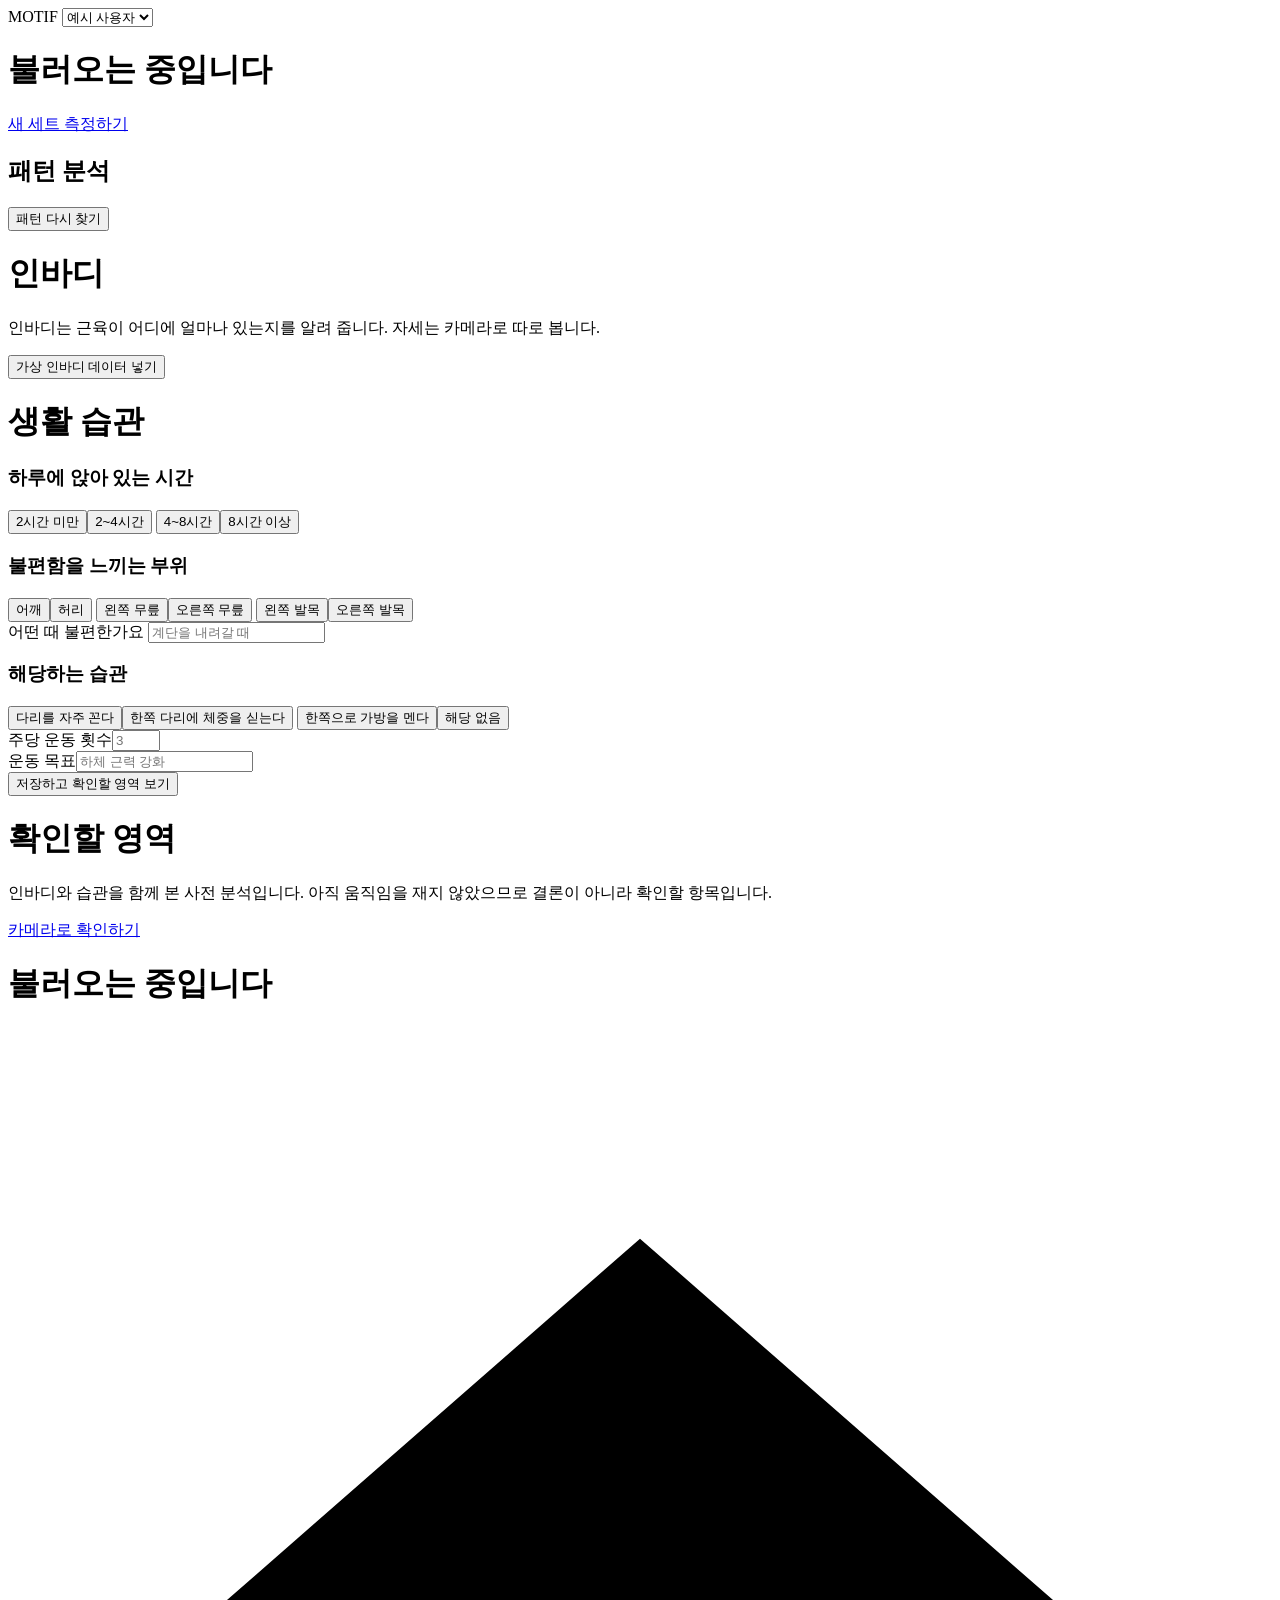
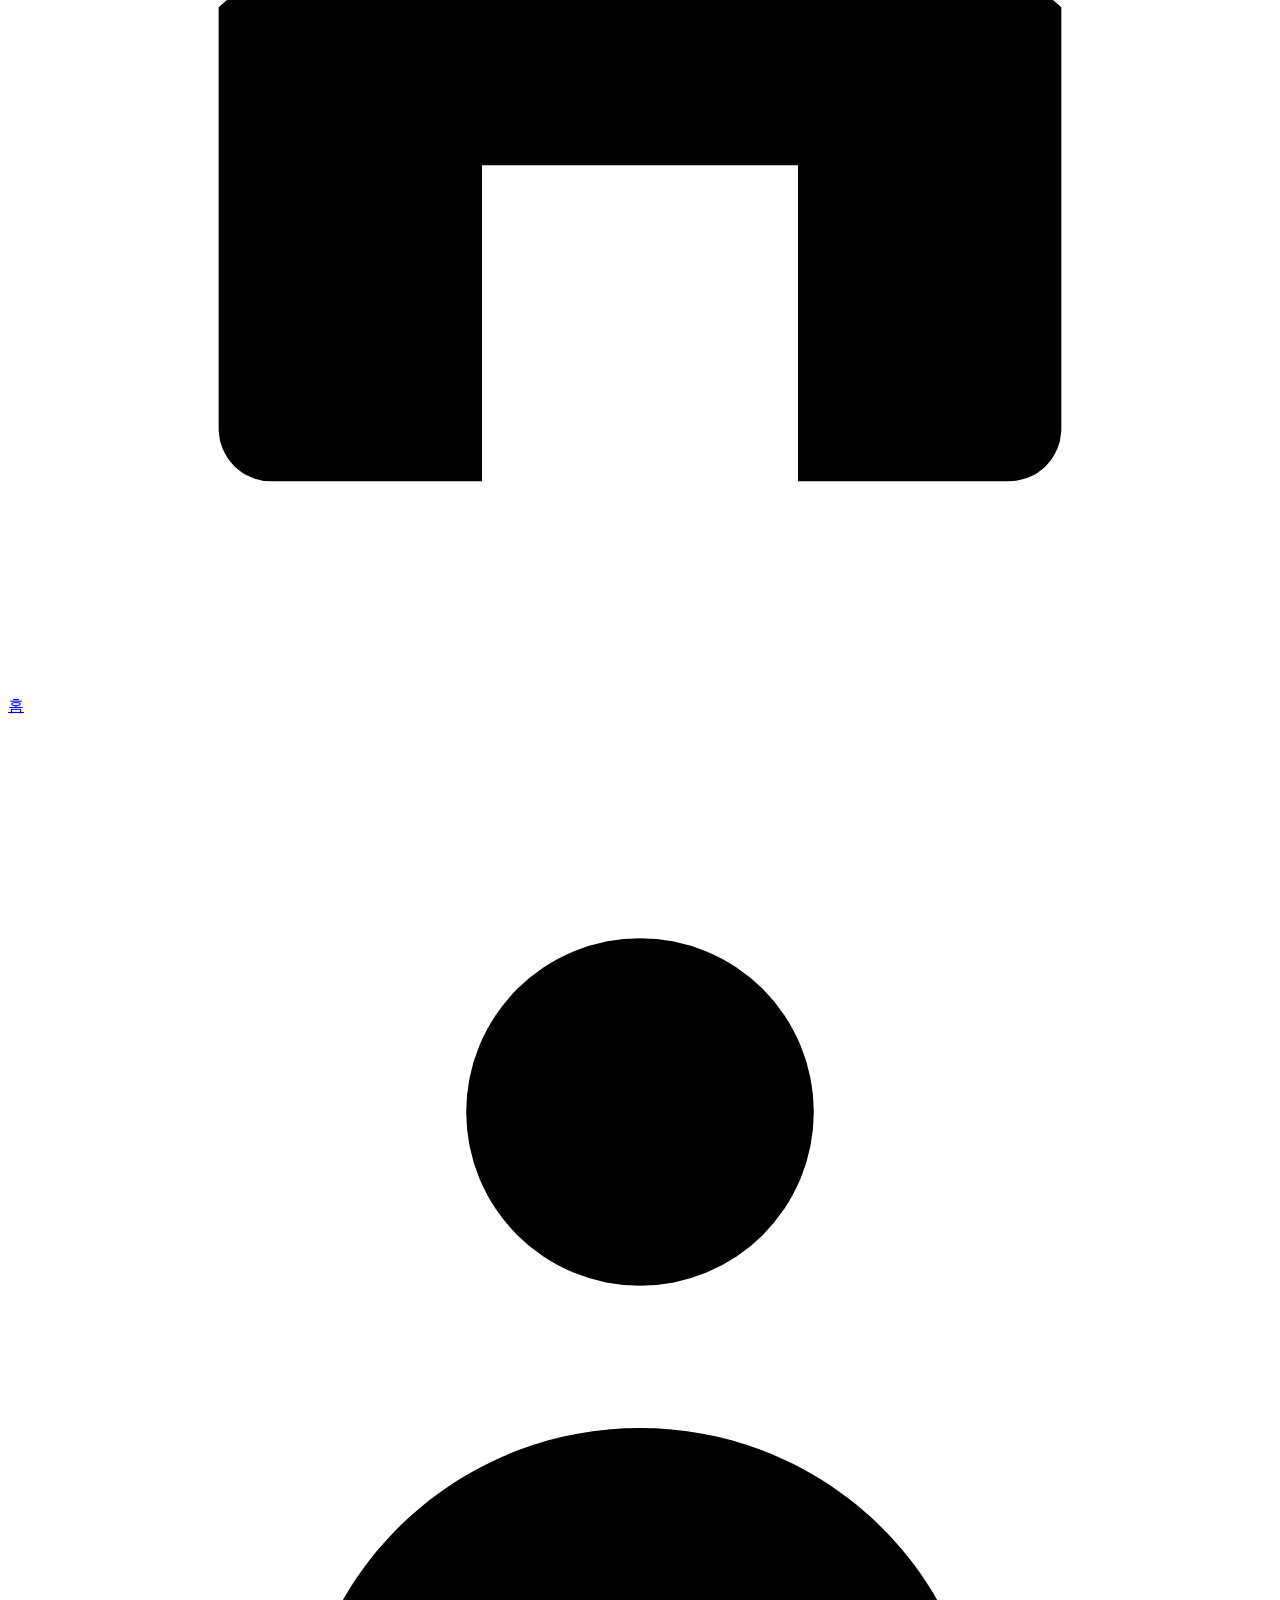
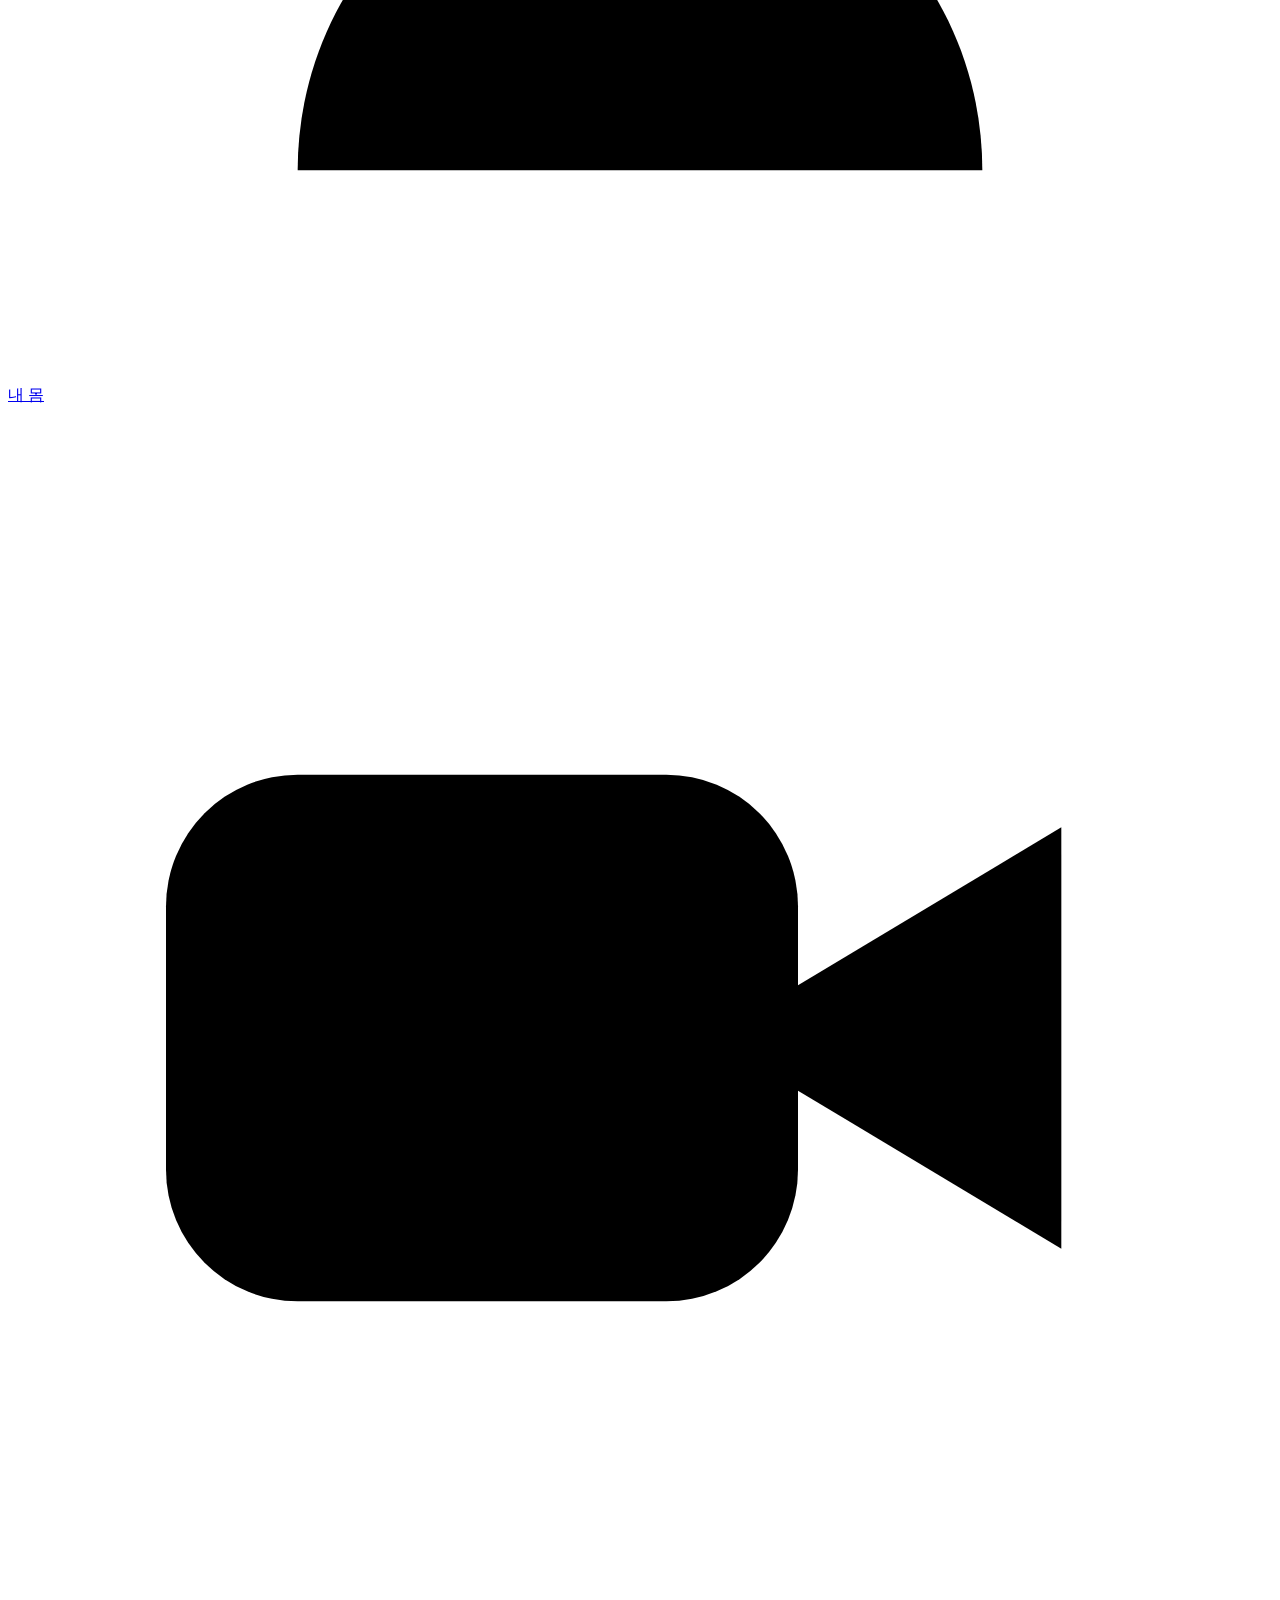
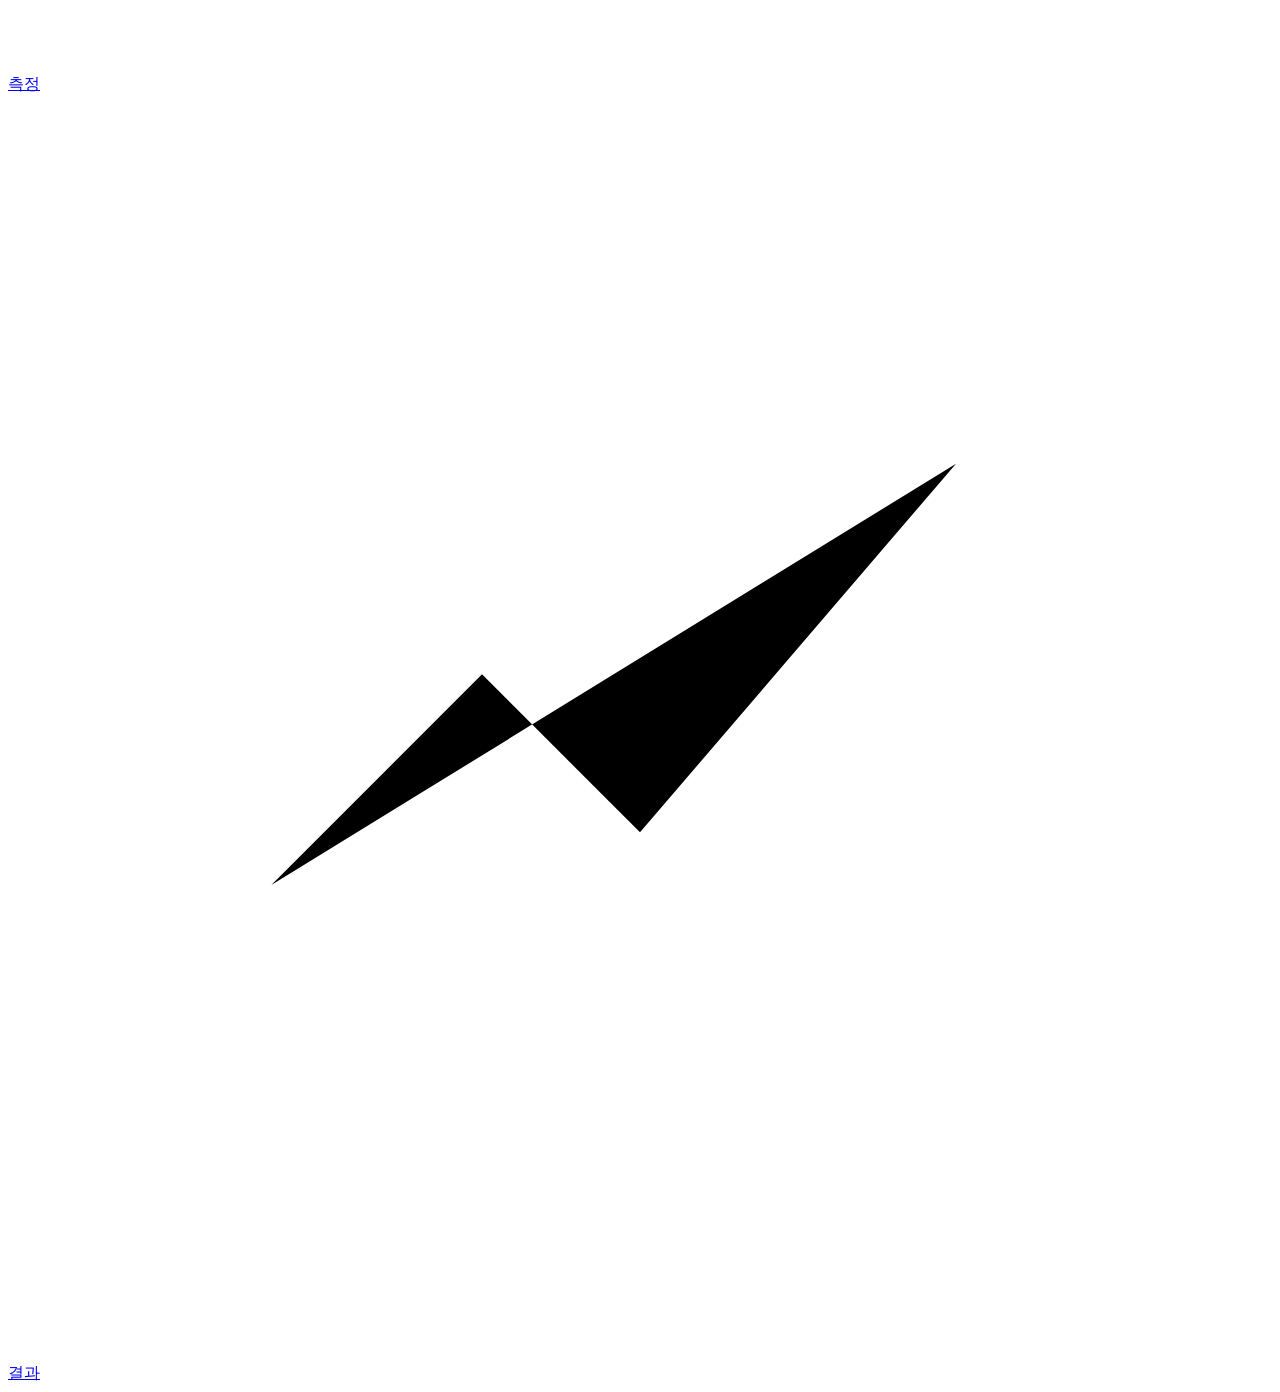
==== src/main/resources/static/index.html @ a4e3d148 "Rename the service to MOTIF and follow the team's dark and lime design system" ====
<!doctype html>
<html lang="ko">
<head>
<meta charset="utf-8">
<meta name="theme-color" content="#0D110E">
<meta name="viewport" content="width=device-width, initial-scale=1, viewport-fit=cover">
<title>MOTIF</title>
<link rel="preconnect" href="https://cdn.jsdelivr.net" crossorigin>
<link rel="stylesheet" href="/app.css?v=9">
<style>
  .goals { list-style: none; padding: 0; margin: 10px 0 0; }
  .goals li { padding: 10px 0 10px 28px; border-top: 1px solid var(--rule); position: relative; font-size: 15px; }
  .goals li::before { content: ''; position: absolute; left: 2px; top: 14px; width: 14px; height: 14px; border: 1.5px solid #5E685F; border-radius: 5px; }
  .goals li:first-child { border-top: 0; }
</style>
</head>
<body>
<div class="wrap">
  <div class="top">
    <span class="brand">MOTIF</span>
    <select id="user" aria-label="사용자">
      <option value="example">예시 사용자</option>
      <option value="new">새 사용자</option>
    </select>
  </div>

  <!-- 홈: 쌓인 세트에서 보이는 것 -->
  <div class="screen" id="home">
    <div class="sheet">
      <h1 id="homeHeadline">불러오는 중입니다</h1>
      <p class="sub" id="homeSub"></p>
      <div id="homeChart"></div>
      <div class="legend" id="homeLegend" hidden>
        <span><i></i>처음 깊이를 지킨 반복</span><span><i class="red"></i>덜 앉거나 느려진 반복</span>
      </div>
      <a class="btn" href="/pose-test.html">새 세트 측정하기</a>
    </div>
    <div class="sheet" id="homeHistory" hidden>
      <h2>최근 세트 비교</h2>
      <p class="sub">선이 내려갈수록 덜 앉은 것입니다.</p>
      <div class="multiples" id="multiples"></div>
    </div>
    <div class="sheet">
      <h2>패턴 분석</h2>
      <div id="insights"></div>
      <button class="btn quiet" id="analyze" type="button">패턴 다시 찾기</button>
      <div class="msg" id="patternMsg"></div>
    </div>
  </div>

  <!-- 내 몸: 인바디, 문진, 확인할 영역 -->
  <div class="screen" id="body">
    <div class="sheet">
      <h1>인바디</h1>
      <p class="sub">인바디는 근육이 어디에 얼마나 있는지를 알려 줍니다. 자세는 카메라로 따로 봅니다.</p>
      <div id="inbodyView"></div>
      <button class="btn quiet" id="sampleInbody" type="button">가상 인바디 데이터 넣기</button>
      <div class="msg" id="inbodyMsg"></div>
    </div>
    <div class="sheet">
      <h1>생활 습관</h1>
      <h3>하루에 앉아 있는 시간</h3>
      <div class="chips" id="sitting" data-single>
        <button type="button">2시간 미만</button><button type="button">2~4시간</button>
        <button type="button">4~8시간</button><button type="button">8시간 이상</button>
      </div>
      <h3>불편함을 느끼는 부위</h3>
      <div class="chips" id="parts">
        <button type="button">어깨</button><button type="button">허리</button>
        <button type="button">왼쪽 무릎</button><button type="button">오른쪽 무릎</button>
        <button type="button">왼쪽 발목</button><button type="button">오른쪽 발목</button>
      </div>
      <label for="situation">어떤 때 불편한가요</label>
      <input id="situation" type="text" maxlength="100" placeholder="계단을 내려갈 때">
      <h3>해당하는 습관</h3>
      <div class="chips" id="habits">
        <button type="button">다리를 자주 꼰다</button><button type="button">한쪽 다리에 체중을 싣는다</button>
        <button type="button">한쪽으로 가방을 멘다</button><button type="button">해당 없음</button>
      </div>
      <div class="two">
        <div><label for="weekly">주당 운동 횟수</label><input id="weekly" type="number" min="0" max="21" placeholder="3"></div>
        <div><label for="goalText">운동 목표</label><input id="goalText" type="text" maxlength="100" placeholder="하체 근력 강화"></div>
      </div>
      <button class="btn" id="saveSurvey" type="button">저장하고 확인할 영역 보기</button>
      <div class="msg" id="surveyMsg"></div>
    </div>
    <div class="sheet" id="alertSheet">
      <h1>확인할 영역</h1>
      <p class="sub">인바디와 습관을 함께 본 사전 분석입니다. 아직 움직임을 재지 않았으므로 결론이 아니라 확인할 항목입니다.</p>
      <div id="alertView"></div>
      <div class="msg" id="alertMsg"></div>
      <a class="btn" href="/pose-test.html">카메라로 확인하기</a>
    </div>
  </div>

  <!-- 결과: 가장 최근 세트 -->
  <div class="screen" id="result">
    <div class="sheet">
      <p class="sub" id="resultWhen"></p>
      <h1 id="resultHeadline">불러오는 중입니다</h1>
      <div id="resultChart"></div>
      <div class="figures" id="resultFigures"></div>
      <p class="note" id="resultNote"></p>
    </div>
    <div class="sheet" id="analysisSheet" hidden>
      <h2>세트 분석</h2>
      <div id="observations"></div>
      <div class="msg" id="resultMsg"></div>
    </div>
    <div class="sheet" id="exerciseSheet" hidden>
      <h2>보완 운동</h2>
      <div id="exercises"></div>
    </div>
    <div class="sheet" id="goalSheet" hidden>
      <h2>다음 측정 목표</h2>
      <ul class="goals" id="goals"></ul>
      <a class="btn" href="/pose-test.html">다시 측정하기</a>
    </div>
  </div>
</div>

<nav class="tabs" aria-label="화면 이동"><div>
  <a href="#home" data-tab="home"><svg viewBox="0 0 24 24" aria-hidden="true"><path d="M4 11l8-7 8 7v8a1 1 0 0 1-1 1h-4v-6H9v6H5a1 1 0 0 1-1-1z"/></svg>홈</a>
  <a href="#body" data-tab="body"><svg viewBox="0 0 24 24" aria-hidden="true"><circle cx="12" cy="7.5" r="3.3"/><path d="M5.5 20c0-3.6 2.9-6.5 6.5-6.5s6.5 2.9 6.5 6.5"/></svg>내 몸</a>
  <a href="/pose-test.html"><svg viewBox="0 0 24 24" aria-hidden="true"><rect x="3" y="7" width="12" height="10" rx="2.5"/><path d="M15 11l5-3v8l-5-3z"/></svg>측정</a>
  <a href="#result" data-tab="result"><svg viewBox="0 0 24 24" aria-hidden="true"><path d="M4 20h16"/><path d="M5 15l4-4 3 3 6-7"/></svg>결과</a>
</div></nav>

<script src="/app.js?v=8"></script>
<script>
const { $, api, el, finding, repChart, when } = MM;

// 고르는 버튼 묶음. data-single이 있으면 하나만 고른다
document.querySelectorAll('.chips').forEach(group => group.addEventListener('click', e => {
  if (e.target.tagName !== 'BUTTON') return;
  if (group.hasAttribute('data-single')) group.querySelectorAll('button').forEach(b => { if (b !== e.target) b.classList.remove('on'); });
  e.target.classList.toggle('on');
}));
const picked = id => [...$(id).querySelectorAll('button.on')].map(b => b.textContent);
const pick = (id, values) => $(id).querySelectorAll('button').forEach(b => b.classList.toggle('on', values.includes(b.textContent)));

// 제목은 화면 이름만 적는다. 몇 회째부터 달라졌는지는 그 아래 한 줄과 그래프가 보여 준다
const fadeNote = stats => stats.fadeFromRep ? stats.fadeFromRep + '회째부터 덜 앉음' : '끝까지 같은 깊이';

// ── 홈 ────────────────────────────────────────────────────────────────────────────
function showInsights(items) {
  const box = $('insights');
  box.replaceChildren();
  if (!items.length) { box.append(el('p', '세트가 쌓이면 여기에서 반복되는 패턴을 찾아 드립니다.', 'sub')); return; }
  items.forEach(p => {
    box.append(finding('blue', p.title, null, [p.suggestion], null, p.evidence));
  });
}

function loadHome(data) {
  const sets = data.sets;
  $('homeLegend').hidden = !sets.length;
  $('homeHistory').hidden = sets.length < 2;
  if (!sets.length) {
    $('homeHeadline').textContent = '첫 세트를 측정해 보세요';
    $('homeSub').textContent = '카메라 앞에서 스쿼트를 하면 반복이 쌓일 때 깊이와 속도가 어떻게 달라지는지 보여 드립니다.';
    $('homeChart').replaceChildren();
  } else {
    const latest = sets[0];
    $('homeHeadline').textContent = '최근 운동 측정 결과';
    $('homeSub').textContent = when(latest.performedAt) + ' ' + latest.exercise + ' ' + latest.stats.repCount + '회, ' + fadeNote(latest.stats);
    $('homeChart').replaceChildren(repChart(latest.reps, latest.stats.fadeFromRep));
    const recent = sets.slice(0, 3).reverse();
    const top = MM.topOf(recent.flatMap(s => s.reps));
    $('multiples').replaceChildren(...recent.map(s => {
      const fig = el('figure');
      const cap = el('figcaption');
      cap.append(el('b', s.stats.fadeFromRep ? s.stats.fadeFromRep + '회째부터' : '끝까지 일정'), document.createTextNode(when(s.performedAt)));
      fig.append(repChart(s.reps, s.stats.fadeFromRep, { compact: true, top }), cap);
      return fig;
    }));
  }
  showInsights(data.insights);
}

$('analyze').addEventListener('click', async () => {
  $('analyze').disabled = true;
  $('patternMsg').textContent = '기록을 살펴보는 중입니다. 10초쯤 걸립니다.';
  try { state.insights = await api('POST', '/api/insights/analyze'); MM.keepOverview(state); showInsights(state.insights); $('patternMsg').textContent = ''; }
  catch (e) { $('patternMsg').textContent = e.message; }
  finally { $('analyze').disabled = false; }
});

// ── 내 몸 ─────────────────────────────────────────────────────────────────────────
function mirrorRow(name, left, right) {
  const max = Math.max(left || 0, right || 0) || 1;
  const wrap = el('div');
  const row = el('div', null, 'mirror-row');
  const bar = (value, side, low) => { const b = el('div', null, 'mirror-bar ' + side + (low ? ' low' : '')); const fill = el('i'); fill.style.width = Math.round((value || 0) / max * 100) + '%'; b.append(fill); return b; };
  const gap = Math.abs((left || 0) - (right || 0)) / max;   // 5% 넘게 차이 날 때만 적은 쪽을 빨강으로
  row.append(bar(left, 'left', gap >= 0.05 && left < right), el('span', name, 'name'), bar(right, 'right', gap >= 0.05 && right < left));
  const vals = el('div', null, 'mirror-vals');
  vals.append(el('span', '왼쪽 ' + (left ?? '-') + 'kg'), el('span', '오른쪽 ' + (right ?? '-') + 'kg'));
  wrap.append(row, vals);
  return wrap;
}

function showInbody(r) {
  const view = $('inbodyView');
  view.replaceChildren();
  if (!r) { view.append(el('p', '아직 인바디 기록이 없습니다. 결과지가 없으면 가상 데이터로 흐름을 볼 수 있습니다.', 'sub')); return; }
  const figures = el('div', null, 'figures');
  [['체중', r.weightKg, 'kg'], ['골격근량', r.skeletalMuscleKg, 'kg'], ['체지방률', r.bodyFatPercent, '%'], ['BMI', r.bmi, '']].forEach(([k, v, unit]) => {
    const f = el('div', null, 'figure'); const b = el('b', v == null ? '-' : String(v)); if (unit) b.append(el('span', unit)); f.append(el('small', k), b); figures.append(f);
  });
  const mirror = el('div', null, 'mirror');
  mirror.append(mirrorRow('다리', r.leftLegKg, r.rightLegKg), mirrorRow('팔', r.leftArmKg, r.rightArmKg));
  view.append(figures, mirror);
  if (r.legDiffPct != null && r.weakerLeg) {
    view.append(el('p', (r.weakerLeg === 'left' ? '왼쪽' : '오른쪽') + ' 다리 근육량이 ' + r.legDiffPct + '% 적습니다. 실제 움직임에서도 차이가 나는지는 카메라로 확인합니다.'));
  }
  if (r.source === 'sample') view.append(el('p', '시연을 위한 가상 데이터입니다.', 'note'));
}

function showAlert(a) {
  const colors = { '추가 확인 권장': 'red', '측정 필요': 'yellow', '참고': 'blue' };
  $('alertView').replaceChildren(...a.areas.map(area => {
    return finding(colors[area.status] || 'blue', area.title, area.side + ' ' + area.bodyPart + ', ' + area.status, [], area.checkPatterns, area.reason);
  }));
}

function loadBody(data) {
  ['inbodyMsg', 'surveyMsg', 'alertMsg'].forEach(id => { $(id).textContent = ''; });
  showInbody(data.inbody);
  const s = data.survey;
  pick('sitting', s ? [s.sittingHours] : []); pick('habits', s ? s.bodyHabits : []); pick('parts', s ? s.discomforts.map(d => d.bodyPart) : []);
  $('situation').value = (s && s.discomforts[0] && s.discomforts[0].situation) || '';
  $('weekly').value = (s && s.weeklyWorkouts) ?? ''; $('goalText').value = (s && s.goal) || '';
  if (data.bodyAlert) showAlert(data.bodyAlert);
  else $('alertView').replaceChildren(el('p', '습관을 저장하면 확인할 영역을 골라 드립니다.', 'sub'));
}

$('sampleInbody').addEventListener('click', async () => {
  try { state.inbody = await api('POST', '/api/inbody', { sample: true }); MM.keepOverview(state); showInbody(state.inbody); } catch (e) { $('inbodyMsg').textContent = e.message; }
});

$('saveSurvey').addEventListener('click', async () => {
  const situation = $('situation').value || null;
  $('saveSurvey').disabled = true;
  try {
    state.survey = await api('POST', '/api/surveys', {
      goal: $('goalText').value || null, sittingHours: picked('sitting')[0] || null,
      weeklyWorkouts: $('weekly').value === '' ? null : Number($('weekly').value),
      bodyHabits: picked('habits').filter(h => h !== '해당 없음'),
      discomforts: picked('parts').map(bodyPart => ({ bodyPart, situation })),
    });
    $('surveyMsg').textContent = '저장했습니다. 확인할 영역을 고르는 중입니다. 10초쯤 걸립니다.';
    state.bodyAlert = await api('POST', '/api/body-alerts/analyze'); MM.keepOverview(state); showAlert(state.bodyAlert);
    $('surveyMsg').textContent = '';
    $('alertSheet').scrollIntoView({ behavior: 'smooth' });
  } catch (e) { $('surveyMsg').textContent = e.message; }
  finally { $('saveSurvey').disabled = false; }
});

// ── 결과 ──────────────────────────────────────────────────────────────────────────
function figure(label, value, unit) {
  const f = el('div', null, 'figure'); const b = el('b', value); if (unit) b.append(el('span', unit)); f.append(el('small', label), b); return f;
}
const signed = v => (v > 0 ? '+' : '') + v;

function showSet(set) {
  const st = set.stats, f = set.feedback;
  const kept = st.fadeFromRep ? st.fadeFromRep - 1 : st.repCount;
  $('resultWhen').textContent = when(set.performedAt) + ' ' + set.exercise + ' ' + st.repCount + '회';
  $('resultHeadline').textContent = '측정 결과';
  const ringRow = el('div', null, 'ringrow');
  const ringText = el('div');
  ringText.append(el('strong', '처음 깊이를 지킨 반복'), el('div', kept === st.repCount ? '끝까지 같은 깊이로 앉았습니다.' : (kept + 1) + '회째부터 덜 앉거나 느려졌습니다.', 'sub'));
  ringRow.append(MM.ring(kept, st.repCount), ringText);
  $('resultChart').replaceChildren(ringRow, repChart(set.reps, st.fadeFromRep));
  const figures = $('resultFigures');
  figures.className = 'figures three';
  figures.replaceChildren(
    figure('후반 앉은 깊이', signed(-Math.round(st.depthChange * 100)), '%p'),
    figure('후반 한 회 시간', signed(Math.round(st.tempoChangePct)), '%'),
    figure('후반 상체 기울기', signed(Math.round(st.leanChange)), '도'));
  $('resultNote').textContent = '선은 한 번 앉을 때 엉덩이가 내려간 깊이입니다. 높을수록 깊이 앉은 것이고, 아래 수치는 세트 앞부분과 뒷부분의 차이입니다.'
    + (set.emg && set.emg.simulated ? ' 근육 활성 값은 센서가 없어 시뮬레이션이며 판단에 쓰지 않았습니다.' : '');

  $('analysisSheet').hidden = false;
  const obs = $('observations');
  obs.replaceChildren();
  if (!f) {
    obs.append(el('p', '수치를 풀어서 설명해 드립니다. 15초쯤 걸립니다.', 'sub'));
    const btn = el('button', '설명 받기', 'btn quiet');
    btn.type = 'button';
    btn.addEventListener('click', async () => {
      btn.disabled = true; $('resultMsg').textContent = '';
      try {
        const explained = await api('POST', '/api/sets/' + set.id + '/feedback');
        state.sets = state.sets.map(x => x.id === explained.id ? explained : x); MM.keepOverview(state);
        showSet(explained);
      } catch (e) { $('resultMsg').textContent = e.message; btn.disabled = false; }
    });
    obs.append(btn);
    $('exerciseSheet').hidden = true; $('goalSheet').hidden = true;
    return;
  }
  obs.append(el('p', f.summary));
  f.observations.forEach(o => {
    obs.append(finding(o.possibleLoad ? 'red' : '', o.title, null, [o.possibleLoad], null, o.evidence));
  });
  const exercises = f.exercises || [], goals = f.retestGoals || [];
  $('exerciseSheet').hidden = !exercises.length;
  $('exercises').replaceChildren(...exercises.map(x => {
    return finding('blue', x.name, null, [x.how], null, x.reason);
  }));
  $('goalSheet').hidden = !goals.length;
  $('goals').replaceChildren(...goals.map(g => el('li', g)));
}

function loadResult(data) {
  $('resultMsg').textContent = '';
  if (data.sets.length) { showSet(data.sets[0]); return; }
  $('resultWhen').textContent = '';
  $('resultHeadline').textContent = '아직 측정한 세트가 없습니다';
  $('resultChart').replaceChildren(); $('resultFigures').replaceChildren();
  $('resultNote').textContent = '아래 측정에서 스쿼트 한 세트를 저장하면 여기에 결과가 나옵니다.';
  ['analysisSheet', 'exerciseSheet', 'goalSheet'].forEach(id => { $(id).hidden = true; });
}

// ── 화면 전환 ─────────────────────────────────────────────────────────────────────
// 지난번에 받은 내용으로 먼저 그리고, 서버에서 새로 받으면 다시 그린다. 화면을 바꿀 때는 서버를 다시 부르지 않는다
const loaders = { home: loadHome, body: loadBody, result: loadResult };
let state = MM.cachedOverview();
const currentTab = () => loaders[location.hash.slice(1)] ? location.hash.slice(1) : 'home';
function draw() { if (state) loaders[currentTab()](state); }
function show() {
  const tab = currentTab();
  document.querySelectorAll('.screen').forEach(s => s.classList.toggle('on', s.id === tab));
  document.querySelectorAll('.tabs a').forEach(a => a.classList.toggle('on', a.dataset.tab === tab));
  window.scrollTo(0, 0);
  draw();
}
async function refresh() {
  try { state = await MM.overview(true); draw(); }
  catch (e) { if (!state) $('homeHeadline').textContent = '불러오지 못했습니다. 연결을 확인하고 새로 고쳐 주세요.'; }
}
window.addEventListener('hashchange', show);
$('user').value = MM.userKind();
$('user').addEventListener('change', () => { MM.setUserKind($('user').value); state = MM.cachedOverview(); show(); refresh(); });
show();
refresh();
MM.warmMeasure();
</script>
</body>
</html>
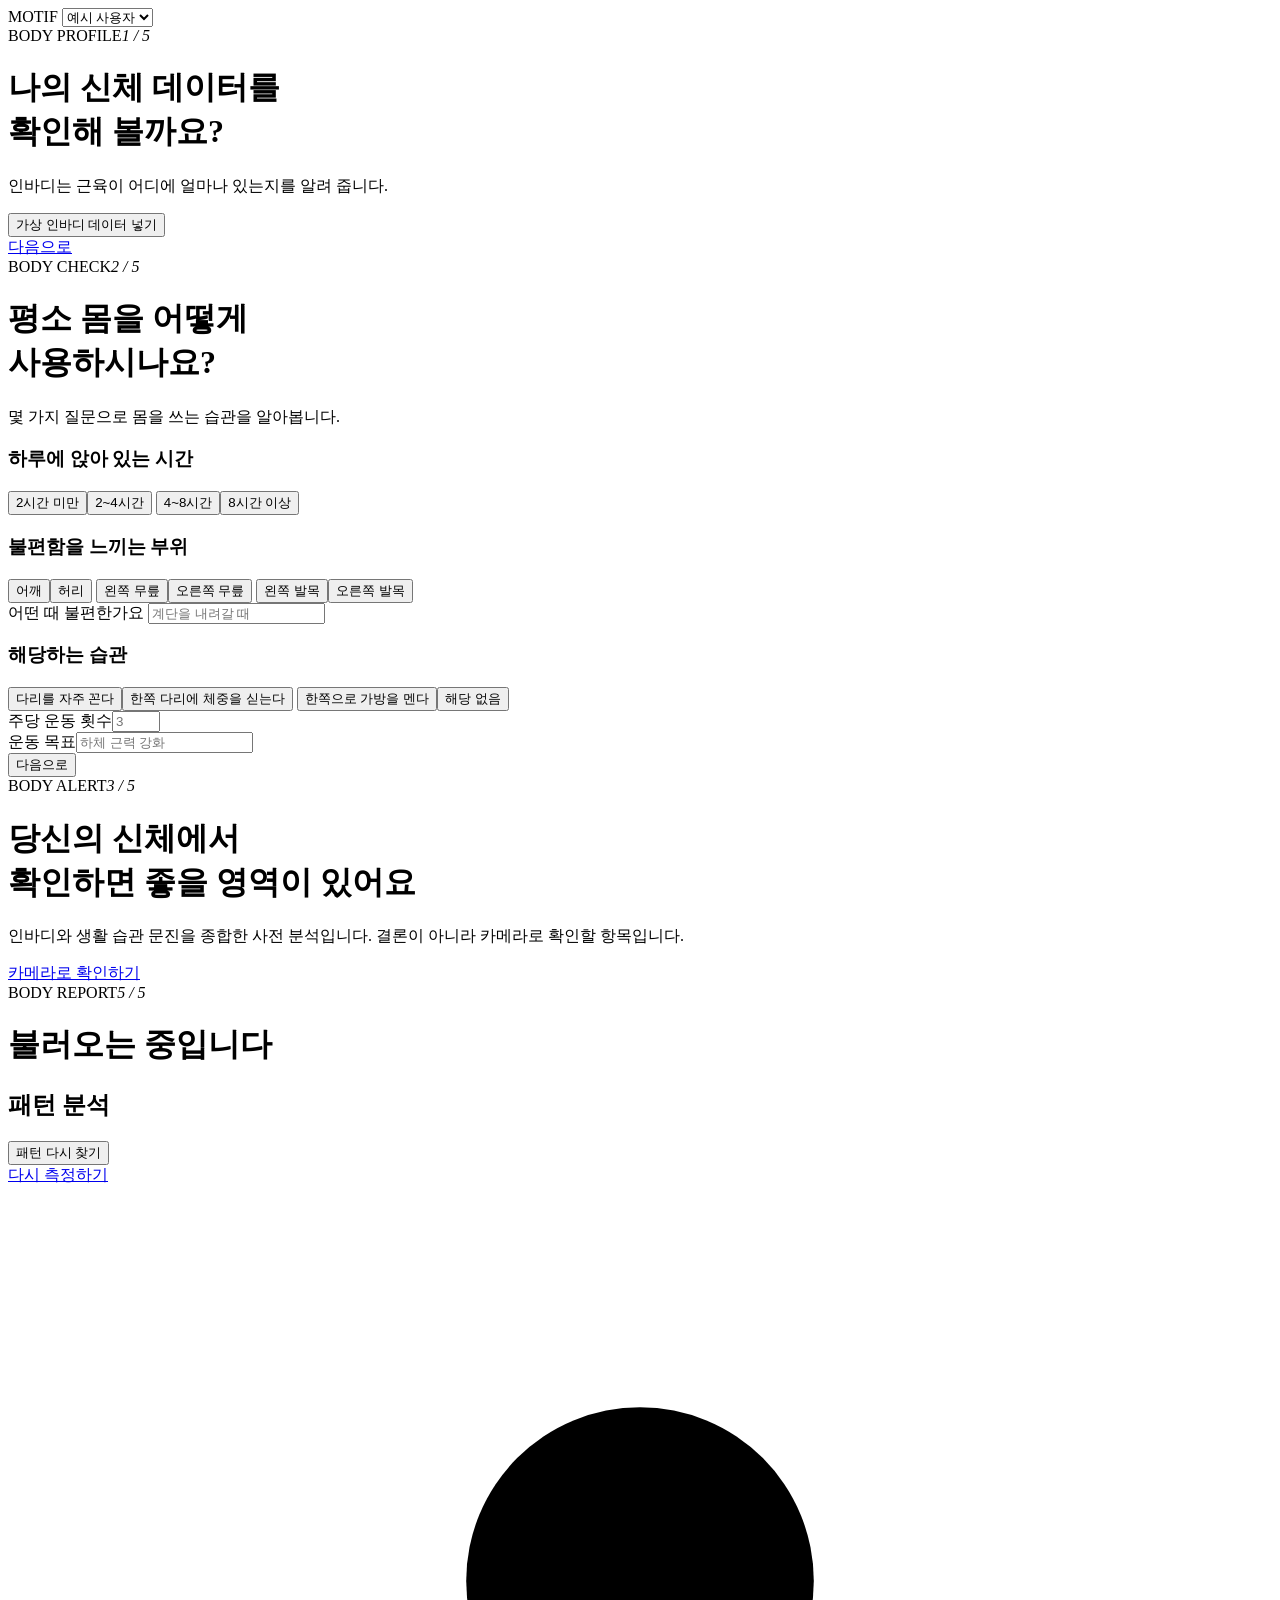
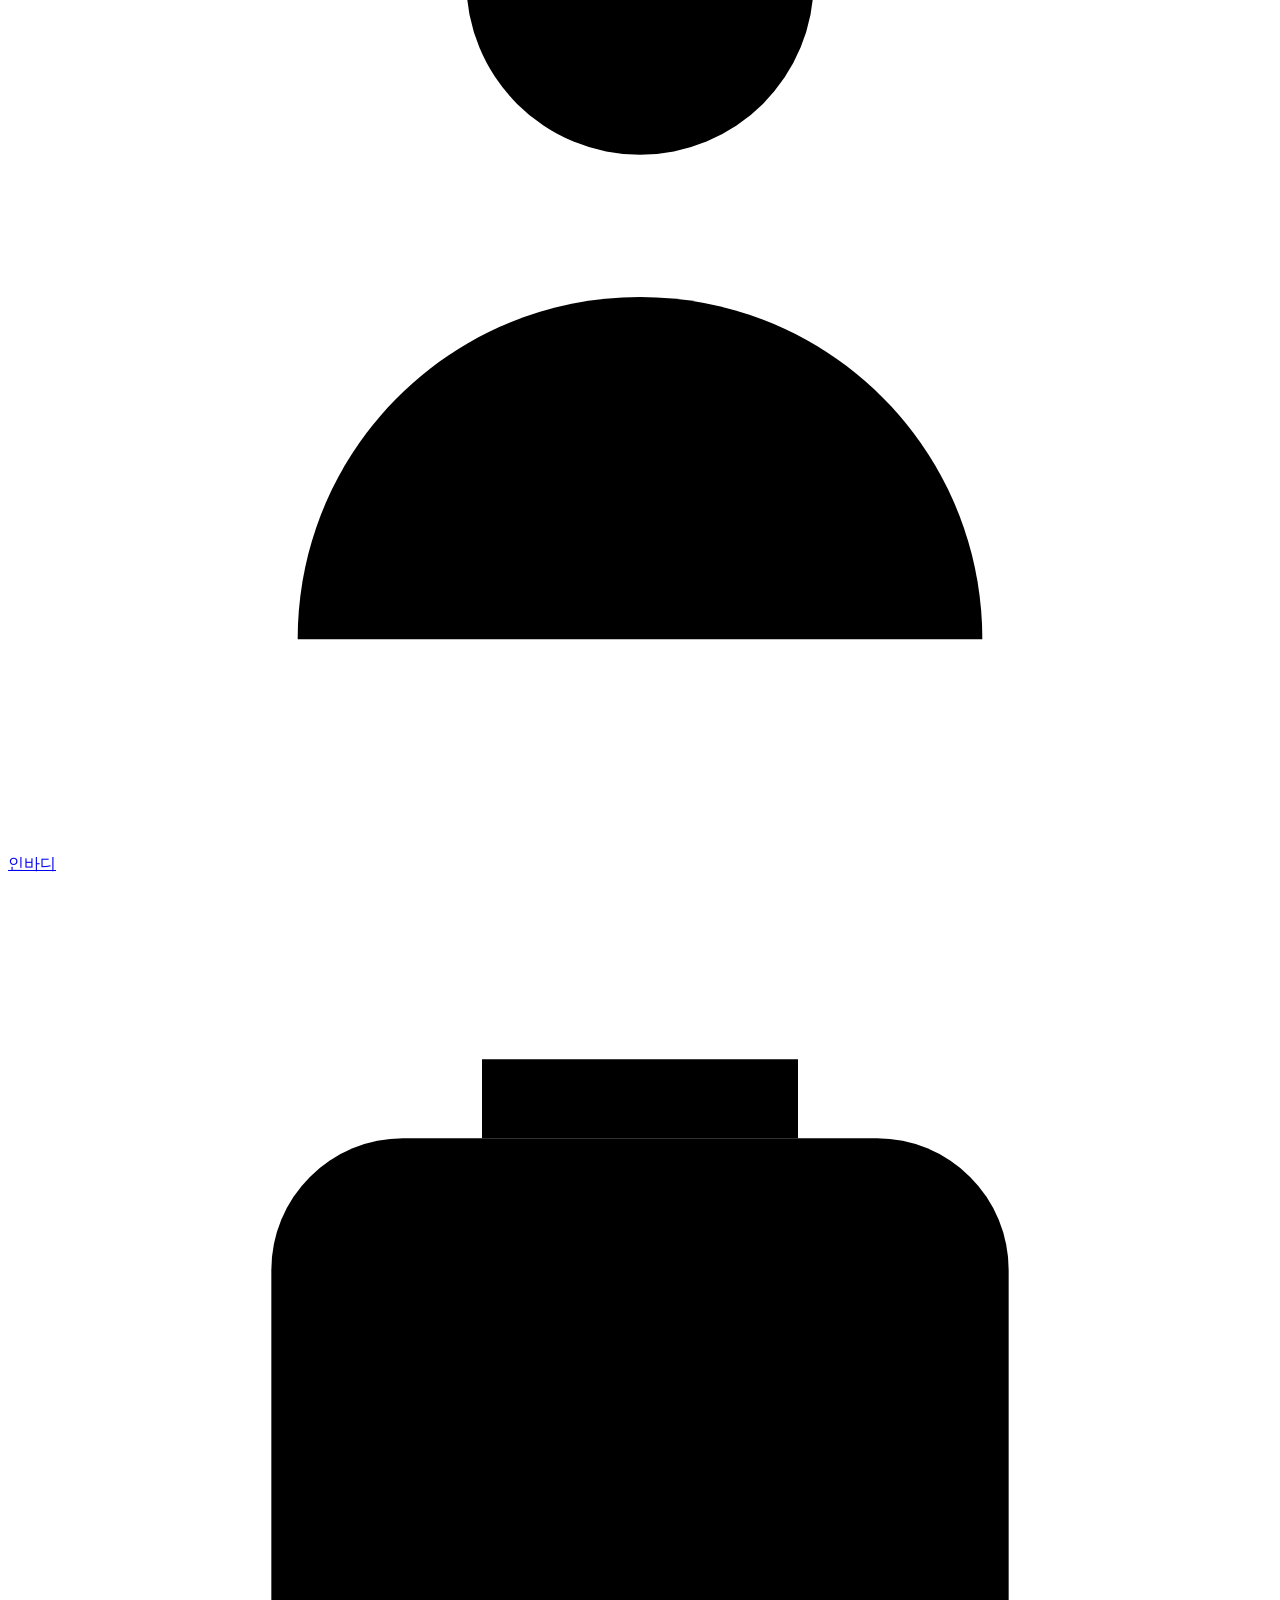
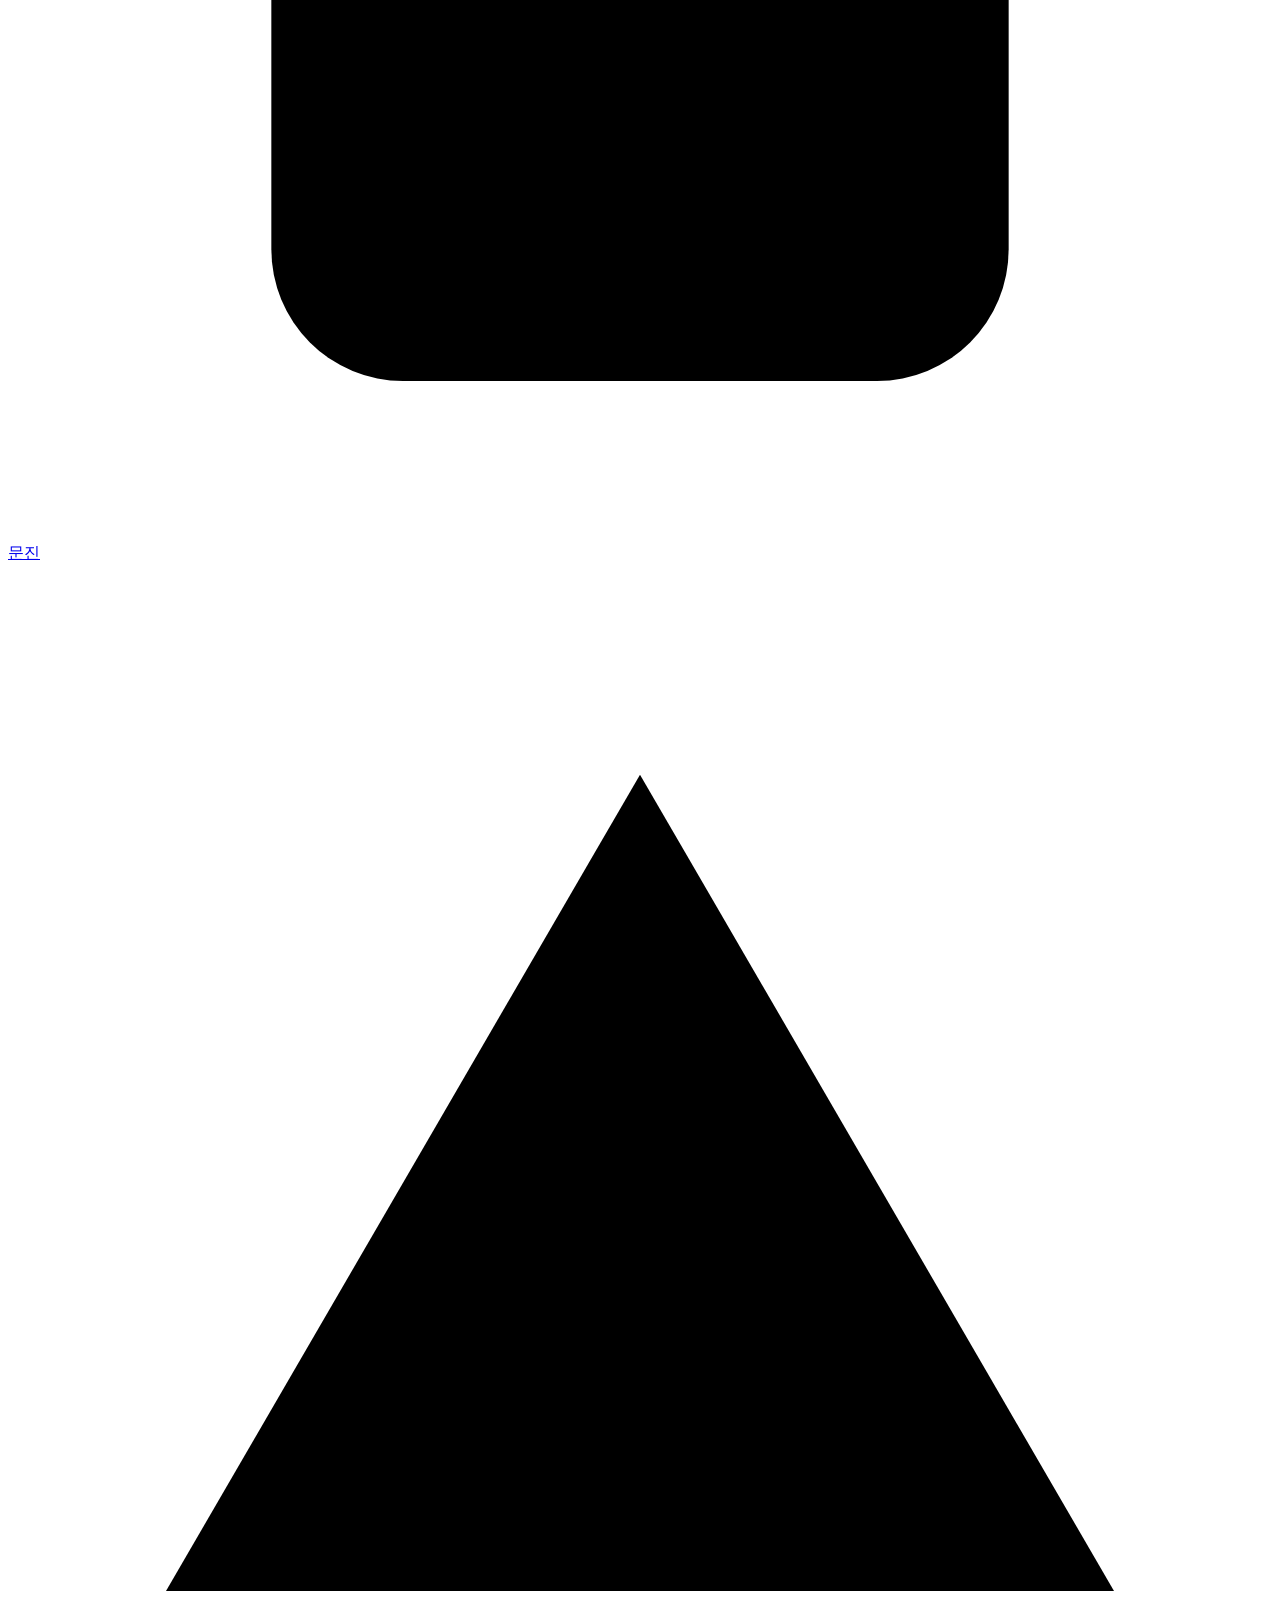
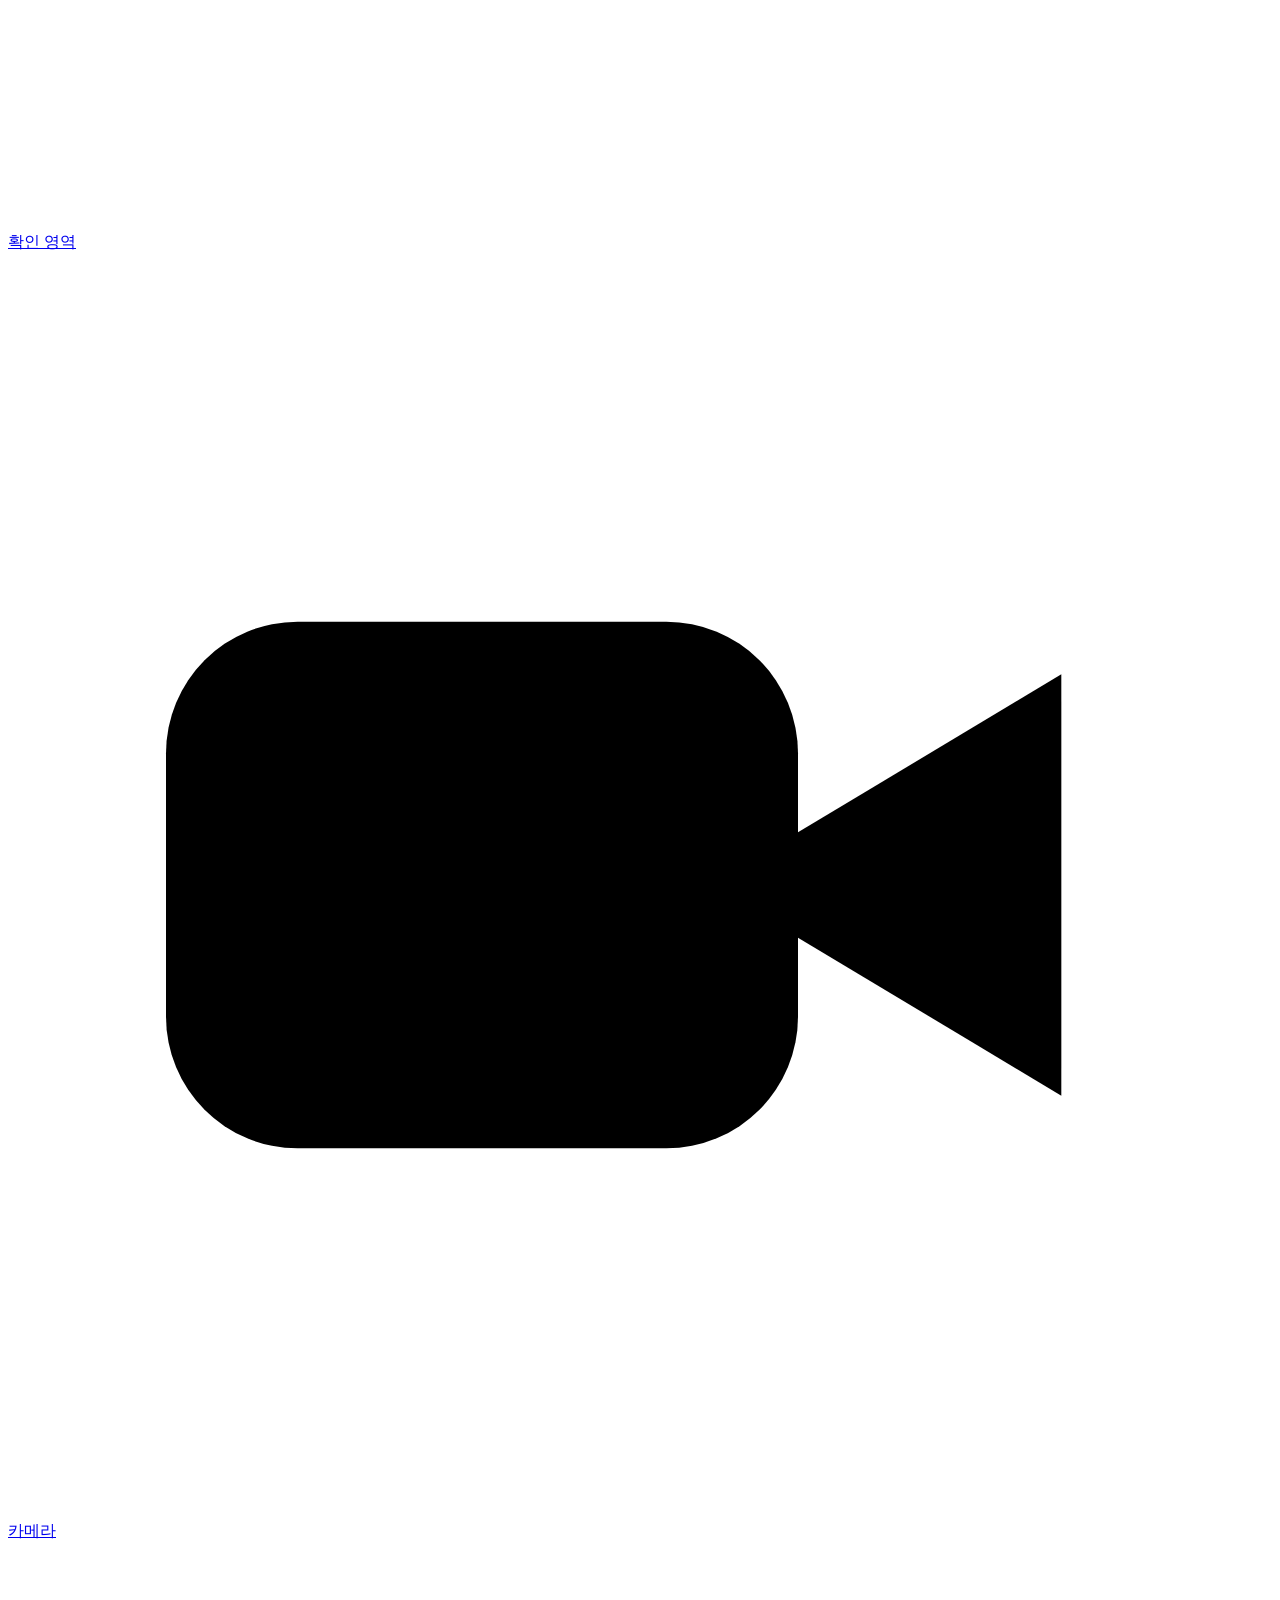
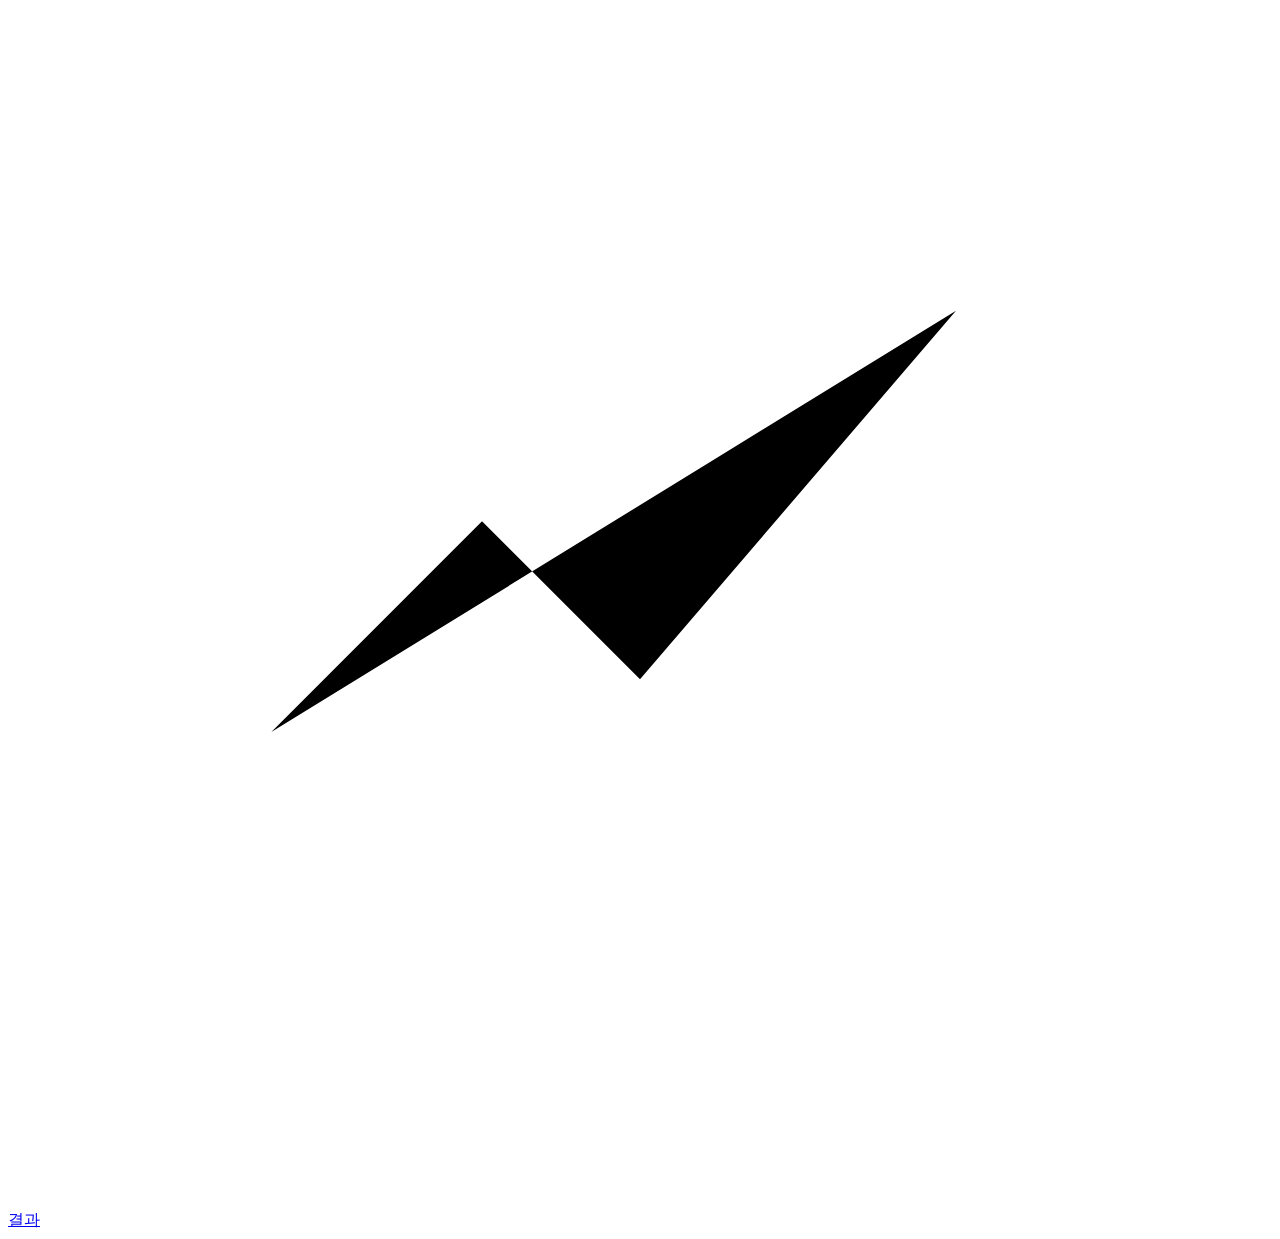
==== commit 25e3774c: "Lay the screens out as the deck's five steps from InBody to the report" ====
--- a/src/main/resources/static/index.html
+++ b/src/main/resources/static/index.html
@@ -2,11 +2,11 @@
 <html lang="ko">
 <head>
 <meta charset="utf-8">
-<meta name="theme-color" content="#0D110E">
+<meta name="theme-color" content="#0A0D08">
 <meta name="viewport" content="width=device-width, initial-scale=1, viewport-fit=cover">
 <title>MOTIF</title>
 <link rel="preconnect" href="https://cdn.jsdelivr.net" crossorigin>
-<link rel="stylesheet" href="/app.css?v=9">
+<link rel="stylesheet" href="/app.css?v=12">
 <style>
   .goals { list-style: none; padding: 0; margin: 10px 0 0; }
   .goals li { padding: 10px 0 10px 28px; border-top: 1px solid var(--rule); position: relative; font-size: 15px; }
@@ -24,41 +24,31 @@
     </select>
   </div>
 
-  <!-- 홈: 쌓인 세트에서 보이는 것 -->
-  <div class="screen" id="home">
+  <div class="msg" id="netMsg" style="padding: 0 20px"></div>
+
+  <!-- 1단계: 인바디 -->
+  <div class="screen" id="profile">
+    <div class="step"><span>BODY PROFILE</span><em>1 / 5</em><i style="--p:20%"></i></div>
+    <div class="lead">
+      <h1>나의 신체 데이터를<br>확인해 볼까요?</h1>
+      <p class="sub">인바디는 근육이 어디에 얼마나 있는지를 알려 줍니다.</p>
+    </div>
     <div class="sheet">
-      <h1 id="homeHeadline">불러오는 중입니다</h1>
-      <p class="sub" id="homeSub"></p>
-      <div id="homeChart"></div>
-      <div class="legend" id="homeLegend" hidden>
-        <span><i></i>처음 깊이를 지킨 반복</span><span><i class="red"></i>덜 앉거나 느려진 반복</span>
-      </div>
-      <a class="btn" href="/pose-test.html">새 세트 측정하기</a>
-    </div>
-    <div class="sheet" id="homeHistory" hidden>
-      <h2>최근 세트 비교</h2>
-      <p class="sub">선이 내려갈수록 덜 앉은 것입니다.</p>
-      <div class="multiples" id="multiples"></div>
-    </div>
-    <div class="sheet">
-      <h2>패턴 분석</h2>
-      <div id="insights"></div>
-      <button class="btn quiet" id="analyze" type="button">패턴 다시 찾기</button>
-      <div class="msg" id="patternMsg"></div>
-    </div>
-  </div>
-
-  <!-- 내 몸: 인바디, 문진, 확인할 영역 -->
-  <div class="screen" id="body">
-    <div class="sheet">
-      <h1>인바디</h1>
-      <p class="sub">인바디는 근육이 어디에 얼마나 있는지를 알려 줍니다. 자세는 카메라로 따로 봅니다.</p>
       <div id="inbodyView"></div>
       <button class="btn quiet" id="sampleInbody" type="button">가상 인바디 데이터 넣기</button>
       <div class="msg" id="inbodyMsg"></div>
     </div>
+    <div class="next"><a class="btn" href="#check">다음으로</a></div>
+  </div>
+
+  <!-- 2단계: 문진 -->
+  <div class="screen" id="check">
+    <div class="step"><span>BODY CHECK</span><em>2 / 5</em><i style="--p:40%"></i></div>
+    <div class="lead">
+      <h1>평소 몸을 어떻게<br>사용하시나요?</h1>
+      <p class="sub">몇 가지 질문으로 몸을 쓰는 습관을 알아봅니다.</p>
+    </div>
     <div class="sheet">
-      <h1>생활 습관</h1>
       <h3>하루에 앉아 있는 시간</h3>
       <div class="chips" id="sitting" data-single>
         <button type="button">2시간 미만</button><button type="button">2~4시간</button>
@@ -81,24 +71,39 @@
         <div><label for="weekly">주당 운동 횟수</label><input id="weekly" type="number" min="0" max="21" placeholder="3"></div>
         <div><label for="goalText">운동 목표</label><input id="goalText" type="text" maxlength="100" placeholder="하체 근력 강화"></div>
       </div>
-      <button class="btn" id="saveSurvey" type="button">저장하고 확인할 영역 보기</button>
+    </div>
+    <div class="next">
+      <button class="btn" id="saveSurvey" type="button">다음으로</button>
       <div class="msg" id="surveyMsg"></div>
     </div>
+  </div>
+
+  <!-- 3단계: 확인할 영역 -->
+  <div class="screen" id="alert">
+    <div class="step"><span>BODY ALERT</span><em>3 / 5</em><i style="--p:60%"></i></div>
+    <div class="lead">
+      <h1>당신의 신체에서<br>확인하면 좋을 영역이 있어요</h1>
+      <p class="sub">인바디와 생활 습관 문진을 종합한 사전 분석입니다. 결론이 아니라 카메라로 확인할 항목입니다.</p>
+    </div>
     <div class="sheet" id="alertSheet">
-      <h1>확인할 영역</h1>
-      <p class="sub">인바디와 습관을 함께 본 사전 분석입니다. 아직 움직임을 재지 않았으므로 결론이 아니라 확인할 항목입니다.</p>
       <div id="alertView"></div>
       <div class="msg" id="alertMsg"></div>
-      <a class="btn" href="/pose-test.html">카메라로 확인하기</a>
-    </div>
-  </div>
-
-  <!-- 결과: 가장 최근 세트 -->
+    </div>
+    <div class="next"><a class="btn" href="/pose-test.html">카메라로 확인하기</a></div>
+  </div>
+
+  <!-- 5단계: 결과와 개선 방향 -->
   <div class="screen" id="result">
+    <div class="step"><span>BODY REPORT</span><em>5 / 5</em><i style="--p:100%"></i></div>
+    <div class="lead">
+      <h1 id="resultHeadline">불러오는 중입니다</h1>
+      <p class="sub" id="resultWhen"></p>
+    </div>
     <div class="sheet">
-      <p class="sub" id="resultWhen"></p>
-      <h1 id="resultHeadline">불러오는 중입니다</h1>
       <div id="resultChart"></div>
+      <div class="legend" id="resultLegend" hidden>
+        <span><i></i>처음 깊이를 지킨 반복</span><span><i class="red"></i>덜 앉거나 느려진 반복</span>
+      </div>
       <div class="figures" id="resultFigures"></div>
       <p class="note" id="resultNote"></p>
     </div>
@@ -114,19 +119,31 @@
     <div class="sheet" id="goalSheet" hidden>
       <h2>다음 측정 목표</h2>
       <ul class="goals" id="goals"></ul>
-      <a class="btn" href="/pose-test.html">다시 측정하기</a>
-    </div>
+    </div>
+    <div class="sheet" id="homeHistory" hidden>
+      <h2>최근 세트 비교</h2>
+      <p class="sub">선이 내려갈수록 덜 앉은 것입니다.</p>
+      <div class="multiples" id="multiples"></div>
+    </div>
+    <div class="sheet">
+      <h2>패턴 분석</h2>
+      <div id="insights"></div>
+      <button class="btn quiet" id="analyze" type="button">패턴 다시 찾기</button>
+      <div class="msg" id="patternMsg"></div>
+    </div>
+    <div class="next"><a class="btn" href="/pose-test.html">다시 측정하기</a></div>
   </div>
 </div>
 
-<nav class="tabs" aria-label="화면 이동"><div>
-  <a href="#home" data-tab="home"><svg viewBox="0 0 24 24" aria-hidden="true"><path d="M4 11l8-7 8 7v8a1 1 0 0 1-1 1h-4v-6H9v6H5a1 1 0 0 1-1-1z"/></svg>홈</a>
-  <a href="#body" data-tab="body"><svg viewBox="0 0 24 24" aria-hidden="true"><circle cx="12" cy="7.5" r="3.3"/><path d="M5.5 20c0-3.6 2.9-6.5 6.5-6.5s6.5 2.9 6.5 6.5"/></svg>내 몸</a>
-  <a href="/pose-test.html"><svg viewBox="0 0 24 24" aria-hidden="true"><rect x="3" y="7" width="12" height="10" rx="2.5"/><path d="M15 11l5-3v8l-5-3z"/></svg>측정</a>
+<nav class="tabs" aria-label="단계 이동"><div>
+  <a href="#profile" data-tab="profile"><svg viewBox="0 0 24 24" aria-hidden="true"><circle cx="12" cy="7.5" r="3.3"/><path d="M5.5 20c0-3.6 2.9-6.5 6.5-6.5s6.5 2.9 6.5 6.5"/></svg>인바디</a>
+  <a href="#check" data-tab="check"><svg viewBox="0 0 24 24" aria-hidden="true"><rect x="5" y="5" width="14" height="16" rx="2.5"/><path d="M9 5V3.5h6V5"/><path d="M9 11h6M9 15h4"/></svg>문진</a>
+  <a href="#alert" data-tab="alert"><svg viewBox="0 0 24 24" aria-hidden="true"><path d="M12 4l9 15.5H3z"/><path d="M12 10v4.5M12 17.2v.1"/></svg>확인 영역</a>
+  <a href="/pose-test.html"><svg viewBox="0 0 24 24" aria-hidden="true"><rect x="3" y="7" width="12" height="10" rx="2.5"/><path d="M15 11l5-3v8l-5-3z"/></svg>카메라</a>
   <a href="#result" data-tab="result"><svg viewBox="0 0 24 24" aria-hidden="true"><path d="M4 20h16"/><path d="M5 15l4-4 3 3 6-7"/></svg>결과</a>
 </div></nav>
 
-<script src="/app.js?v=8"></script>
+<script src="/app.js?v=9"></script>
 <script>
 const { $, api, el, finding, repChart, when } = MM;
 
@@ -152,19 +169,10 @@
   });
 }
 
-function loadHome(data) {
+function loadHistory(data) {
   const sets = data.sets;
-  $('homeLegend').hidden = !sets.length;
   $('homeHistory').hidden = sets.length < 2;
-  if (!sets.length) {
-    $('homeHeadline').textContent = '첫 세트를 측정해 보세요';
-    $('homeSub').textContent = '카메라 앞에서 스쿼트를 하면 반복이 쌓일 때 깊이와 속도가 어떻게 달라지는지 보여 드립니다.';
-    $('homeChart').replaceChildren();
-  } else {
-    const latest = sets[0];
-    $('homeHeadline').textContent = '최근 운동 측정 결과';
-    $('homeSub').textContent = when(latest.performedAt) + ' ' + latest.exercise + ' ' + latest.stats.repCount + '회, ' + fadeNote(latest.stats);
-    $('homeChart').replaceChildren(repChart(latest.reps, latest.stats.fadeFromRep));
+  if (sets.length >= 2) {
     const recent = sets.slice(0, 3).reverse();
     const top = MM.topOf(recent.flatMap(s => s.reps));
     $('multiples').replaceChildren(...recent.map(s => {
@@ -232,7 +240,7 @@
   $('situation').value = (s && s.discomforts[0] && s.discomforts[0].situation) || '';
   $('weekly').value = (s && s.weeklyWorkouts) ?? ''; $('goalText').value = (s && s.goal) || '';
   if (data.bodyAlert) showAlert(data.bodyAlert);
-  else $('alertView').replaceChildren(el('p', '습관을 저장하면 확인할 영역을 골라 드립니다.', 'sub'));
+  else $('alertView').replaceChildren(el('p', '문진을 마치면 확인할 영역을 골라 드립니다.', 'sub'));
 }
 
 $('sampleInbody').addEventListener('click', async () => {
@@ -249,10 +257,10 @@
       bodyHabits: picked('habits').filter(h => h !== '해당 없음'),
       discomforts: picked('parts').map(bodyPart => ({ bodyPart, situation })),
     });
-    $('surveyMsg').textContent = '저장했습니다. 확인할 영역을 고르는 중입니다. 10초쯤 걸립니다.';
+    $('surveyMsg').textContent = '확인할 영역을 고르는 중입니다. 10초쯤 걸립니다.';
     state.bodyAlert = await api('POST', '/api/body-alerts/analyze'); MM.keepOverview(state); showAlert(state.bodyAlert);
     $('surveyMsg').textContent = '';
-    $('alertSheet').scrollIntoView({ behavior: 'smooth' });
+    location.hash = '#alert';
   } catch (e) { $('surveyMsg').textContent = e.message; }
   finally { $('saveSurvey').disabled = false; }
 });
@@ -266,8 +274,8 @@
 function showSet(set) {
   const st = set.stats, f = set.feedback;
   const kept = st.fadeFromRep ? st.fadeFromRep - 1 : st.repCount;
-  $('resultWhen').textContent = when(set.performedAt) + ' ' + set.exercise + ' ' + st.repCount + '회';
-  $('resultHeadline').textContent = '측정 결과';
+  $('resultWhen').textContent = when(set.performedAt) + ' ' + set.exercise + ' ' + st.repCount + '회, ' + fadeNote(st);
+  $('resultHeadline').textContent = '측정 결과와 개선 방향';
   const ringRow = el('div', null, 'ringrow');
   const ringText = el('div');
   ringText.append(el('strong', '처음 깊이를 지킨 반복'), el('div', kept === st.repCount ? '끝까지 같은 깊이로 앉았습니다.' : (kept + 1) + '회째부터 덜 앉거나 느려졌습니다.', 'sub'));
@@ -316,19 +324,21 @@
 
 function loadResult(data) {
   $('resultMsg').textContent = '';
+  $('resultLegend').hidden = !data.sets.length;
+  loadHistory(data);
   if (data.sets.length) { showSet(data.sets[0]); return; }
   $('resultWhen').textContent = '';
   $('resultHeadline').textContent = '아직 측정한 세트가 없습니다';
   $('resultChart').replaceChildren(); $('resultFigures').replaceChildren();
-  $('resultNote').textContent = '아래 측정에서 스쿼트 한 세트를 저장하면 여기에 결과가 나옵니다.';
+  $('resultNote').textContent = '카메라 단계에서 스쿼트 한 세트를 저장하면 여기에 결과가 나옵니다.';
   ['analysisSheet', 'exerciseSheet', 'goalSheet'].forEach(id => { $(id).hidden = true; });
 }
 
 // ── 화면 전환 ─────────────────────────────────────────────────────────────────────
 // 지난번에 받은 내용으로 먼저 그리고, 서버에서 새로 받으면 다시 그린다. 화면을 바꿀 때는 서버를 다시 부르지 않는다
-const loaders = { home: loadHome, body: loadBody, result: loadResult };
+const loaders = { profile: loadBody, check: loadBody, alert: loadBody, result: loadResult };
 let state = MM.cachedOverview();
-const currentTab = () => loaders[location.hash.slice(1)] ? location.hash.slice(1) : 'home';
+const currentTab = () => loaders[location.hash.slice(1)] ? location.hash.slice(1) : 'profile';
 function draw() { if (state) loaders[currentTab()](state); }
 function show() {
   const tab = currentTab();
@@ -339,7 +349,7 @@
 }
 async function refresh() {
   try { state = await MM.overview(true); draw(); }
-  catch (e) { if (!state) $('homeHeadline').textContent = '불러오지 못했습니다. 연결을 확인하고 새로 고쳐 주세요.'; }
+  catch (e) { if (!state) $('netMsg').textContent = '불러오지 못했습니다. 연결을 확인하고 새로 고쳐 주세요.'; }
 }
 window.addEventListener('hashchange', show);
 $('user').value = MM.userKind();
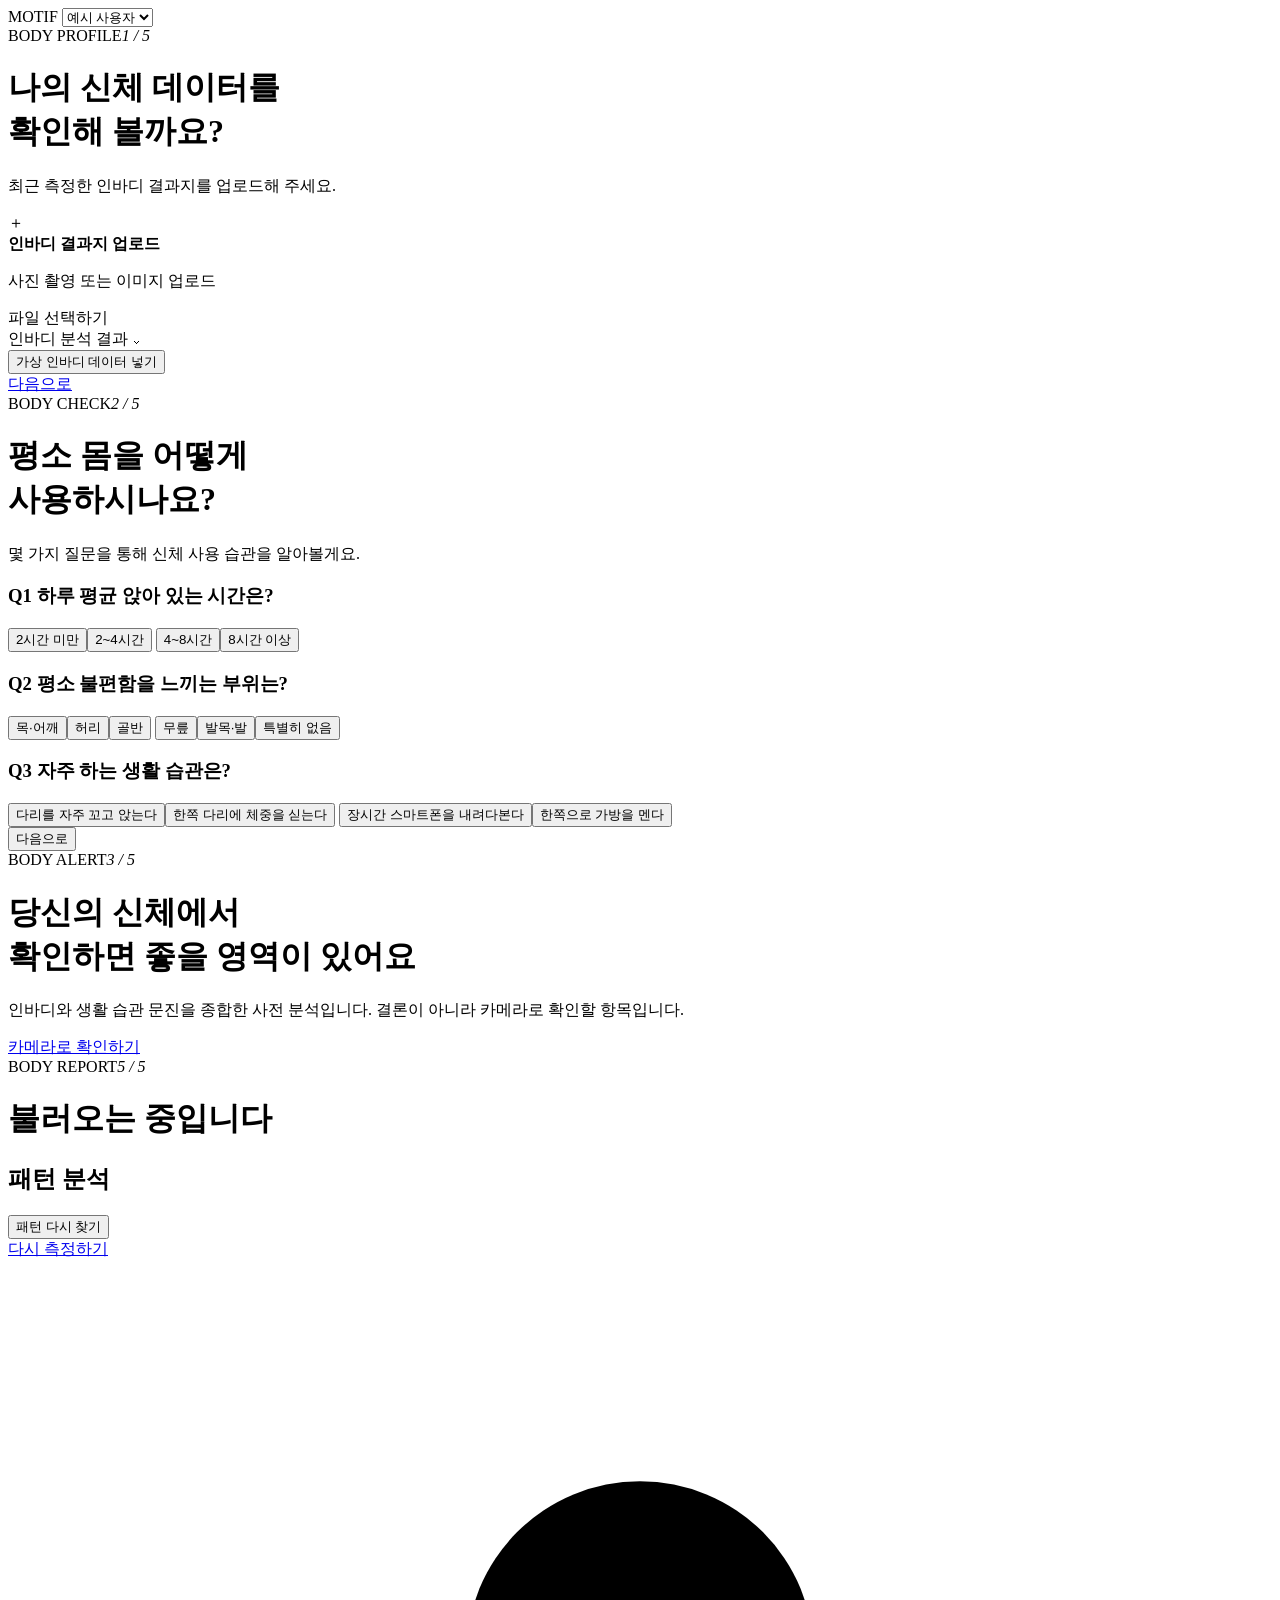
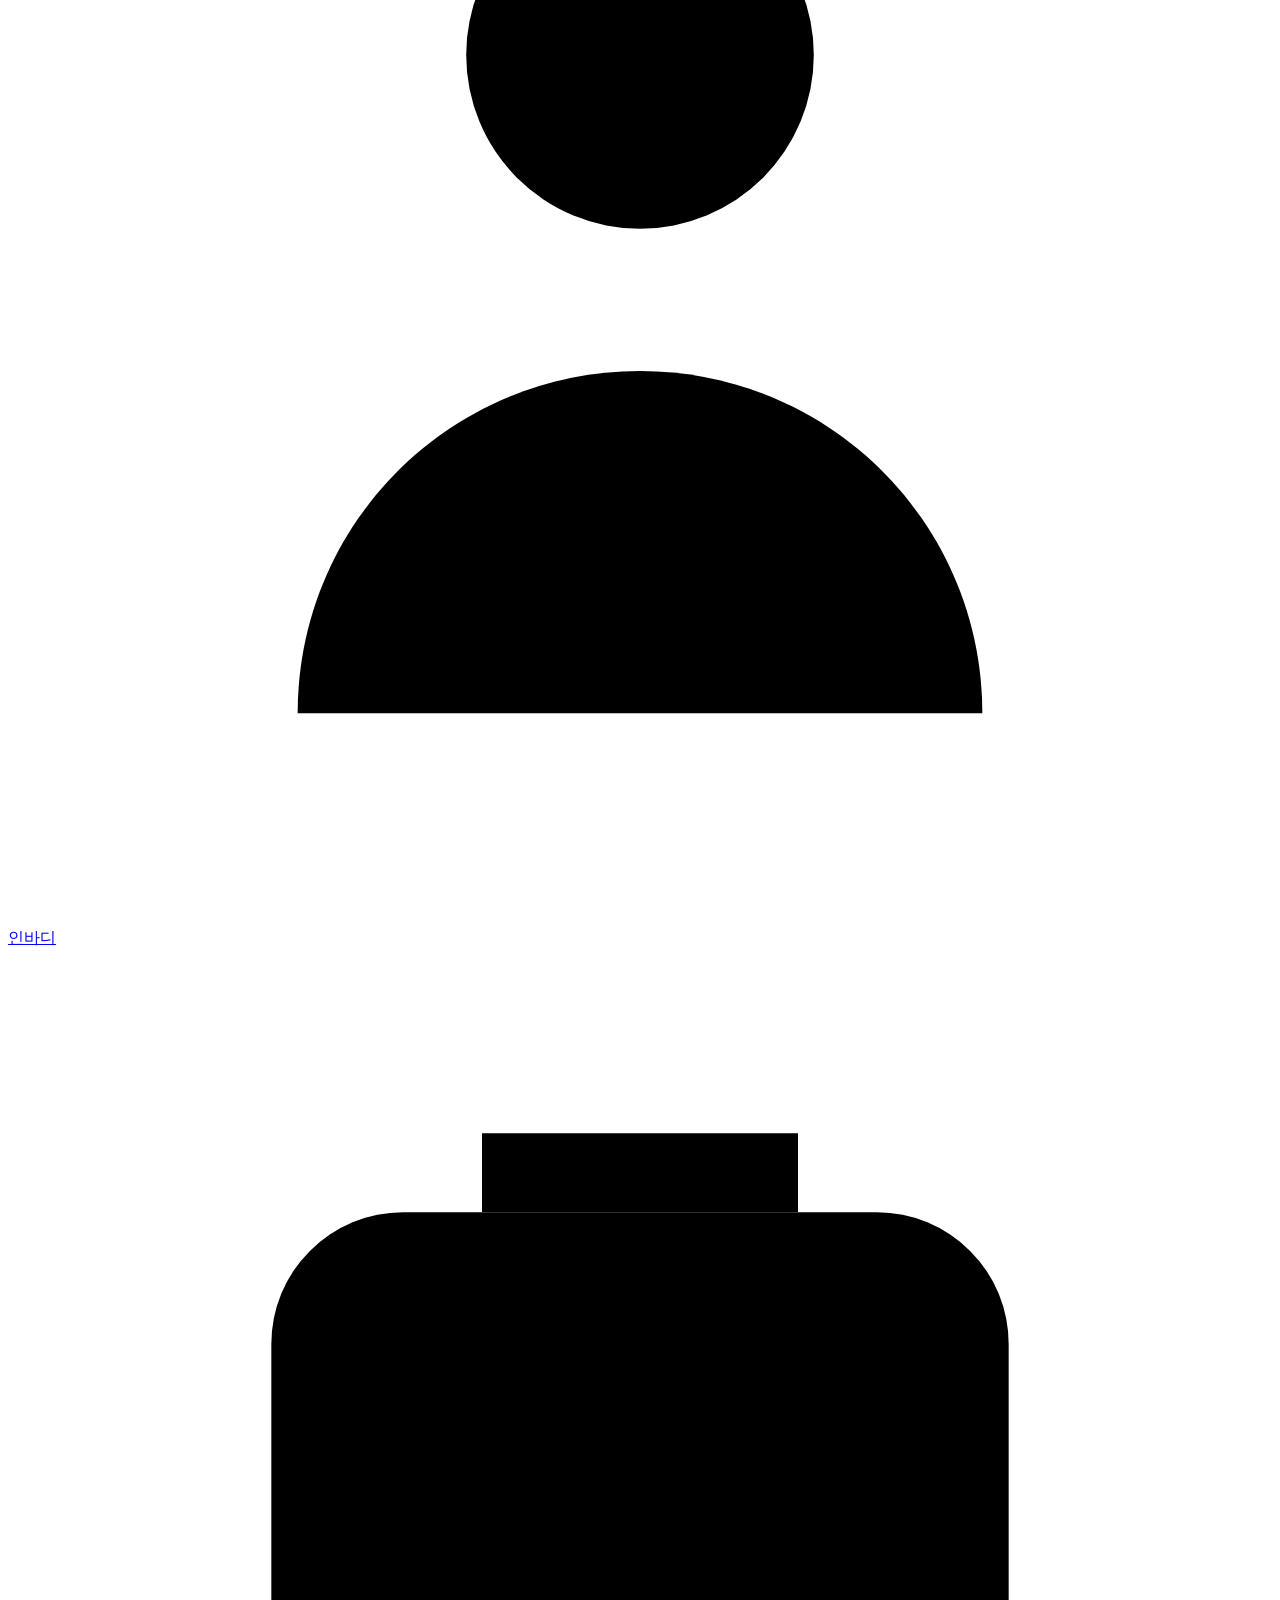
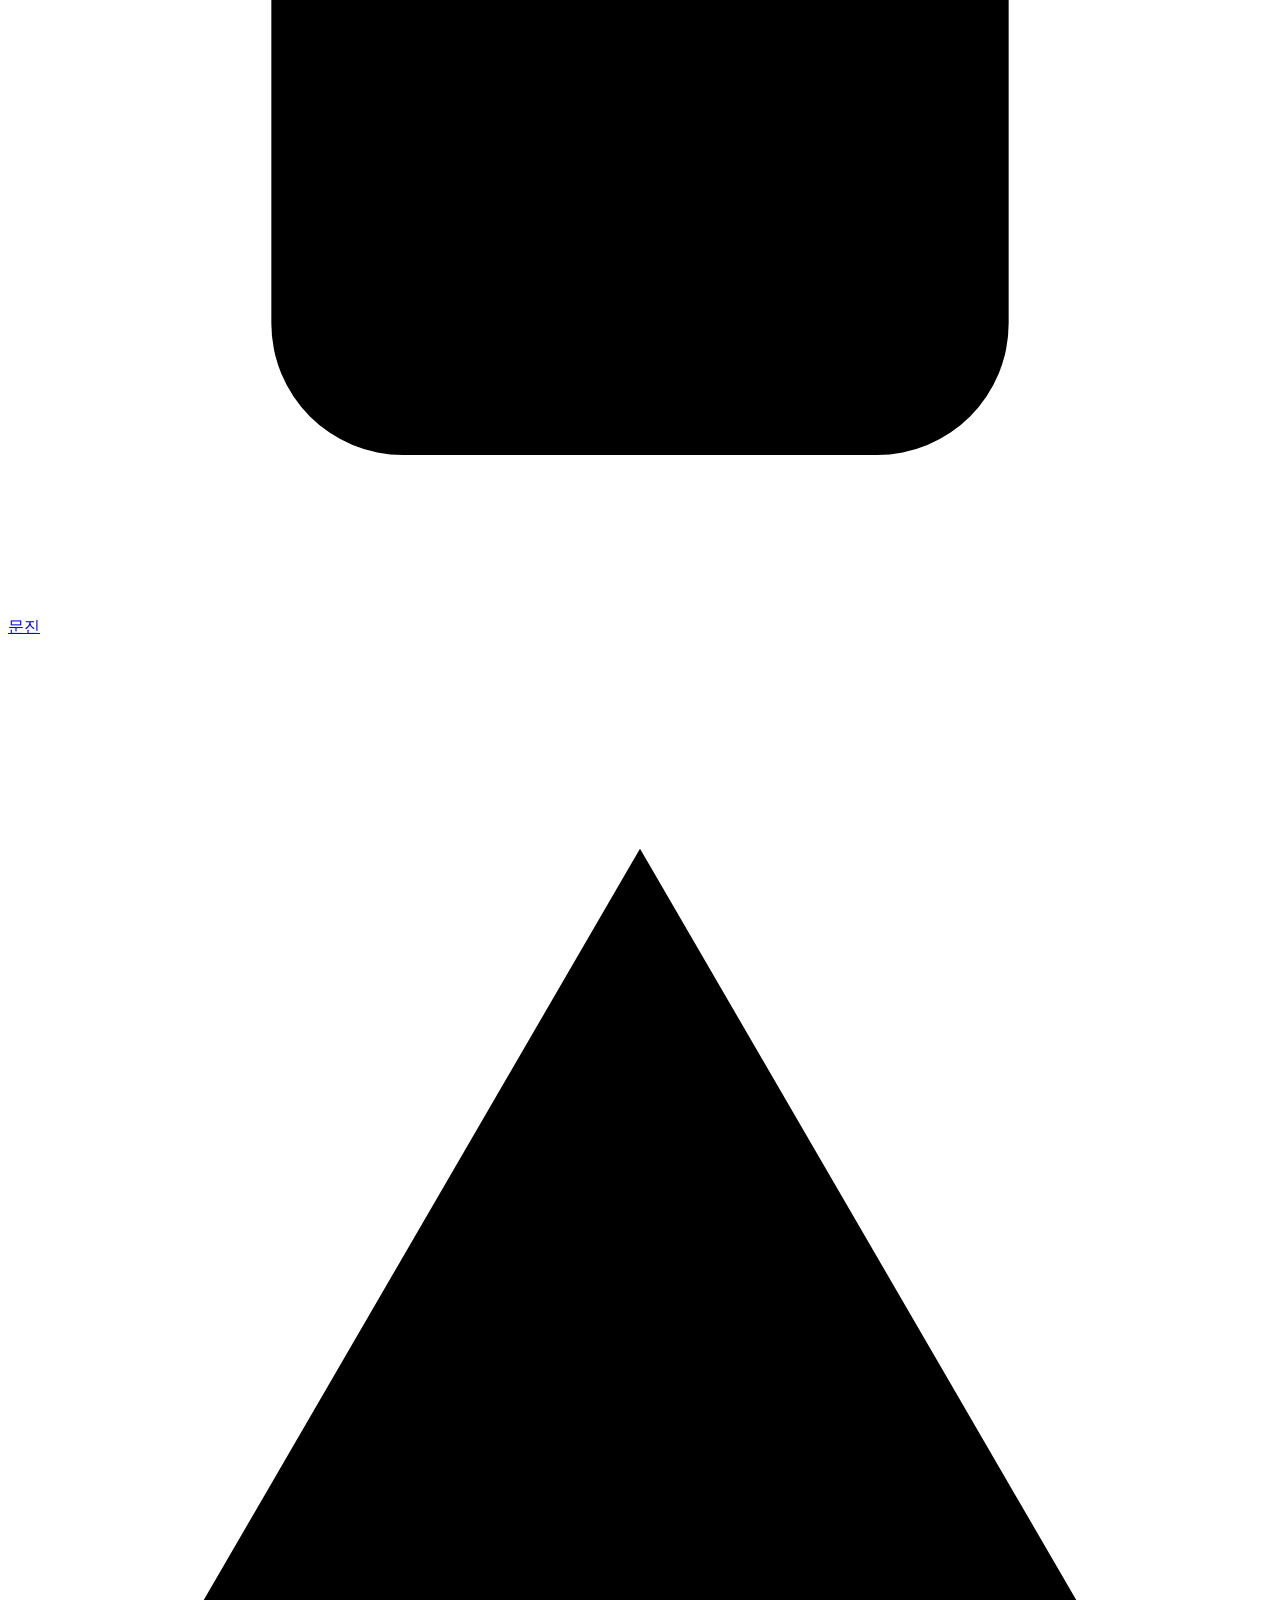
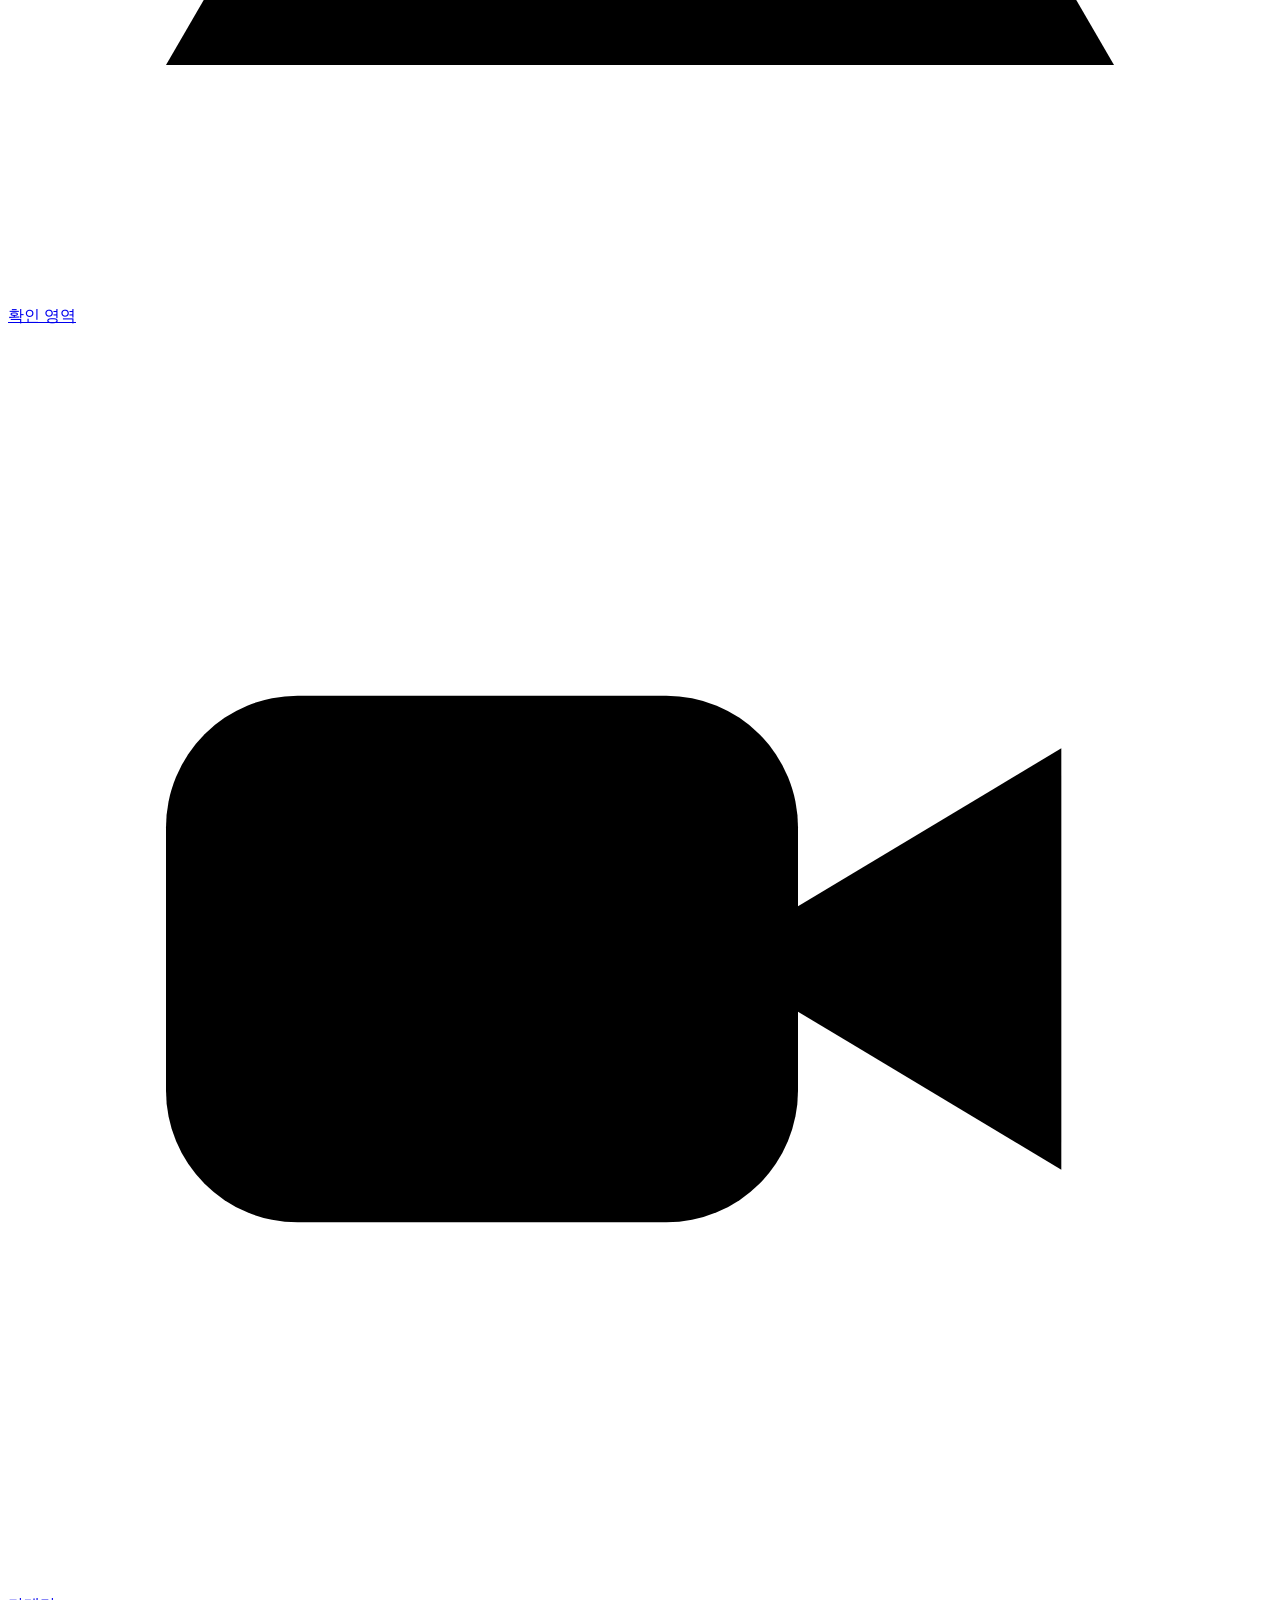
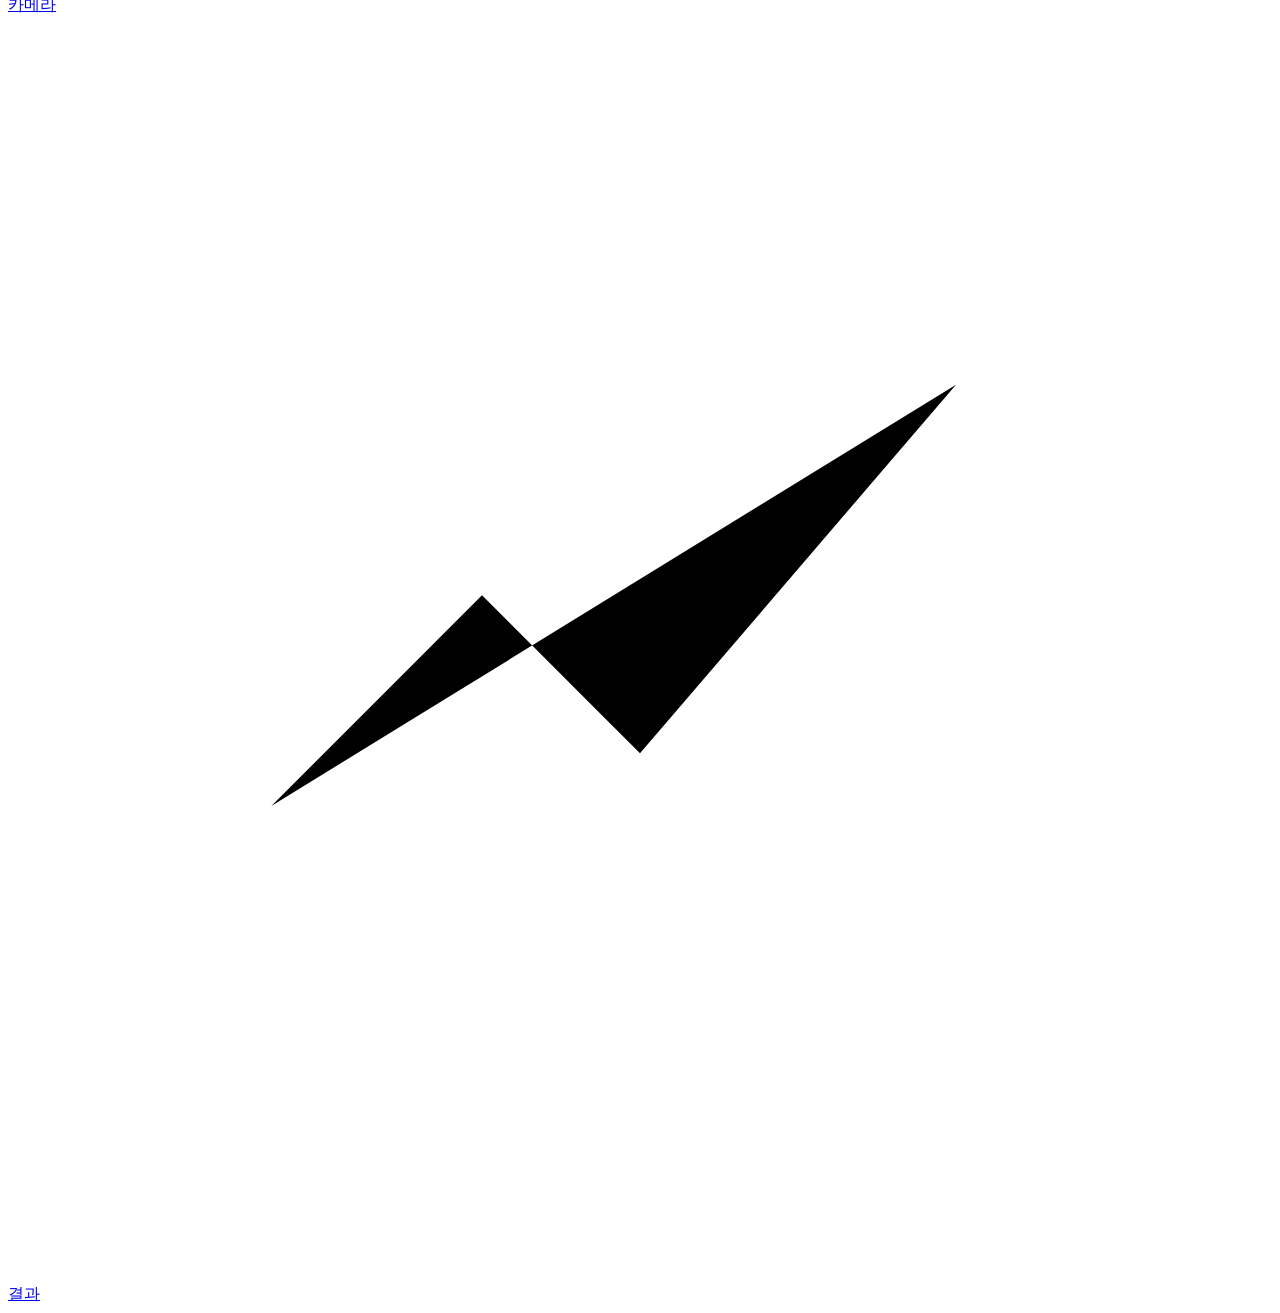
==== commit 6951e413: "Apply the teammate's Figma styling for the body profile and questionnaire screens" ====
--- a/src/main/resources/static/index.html
+++ b/src/main/resources/static/index.html
@@ -6,7 +6,10 @@
 <meta name="viewport" content="width=device-width, initial-scale=1, viewport-fit=cover">
 <title>MOTIF</title>
 <link rel="preconnect" href="https://cdn.jsdelivr.net" crossorigin>
-<link rel="stylesheet" href="/app.css?v=12">
+<link rel="preconnect" href="https://fonts.googleapis.com">
+<link rel="preconnect" href="https://fonts.gstatic.com" crossorigin>
+<link rel="stylesheet" href="https://fonts.googleapis.com/css2?family=Jura:wght@400&display=block&text=MOTIF">
+<link rel="stylesheet" href="/app.css?v=16">
 <style>
   .goals { list-style: none; padding: 0; margin: 10px 0 0; }
   .goals li { padding: 10px 0 10px 28px; border-top: 1px solid var(--rule); position: relative; font-size: 15px; }
@@ -15,6 +18,31 @@
 </style>
 </head>
 <body>
+<!-- 스플래시 (Figma 45:506). 세션마다 처음 한 번만 보여 주고, 누르면 바로 닫힌다 -->
+<div class="splash" id="splash" role="img" aria-label="MOTIF">
+  <div class="splash-logo">
+    <img class="glow-outer" src="/assets/splash/glow-outer.svg" width="158" height="92" alt="">
+    <img class="glow-inner" src="/assets/splash/glow-inner.svg" width="90" height="52" alt="">
+    <img class="wave" src="/assets/splash/wave.svg" width="155.976" height="82.7122" alt="">
+    <img class="dots" src="/assets/splash/dots.svg" width="168.667" height="74.3455" alt="">
+    <span class="word">MOTIF</span>
+  </div>
+</div>
+<script>
+(() => {
+  const splash = document.getElementById('splash');
+  let seen = false;
+  try { seen = sessionStorage.getItem('mm.splash') === '1'; sessionStorage.setItem('mm.splash', '1'); } catch (e) {}
+  if (seen) { splash.remove(); return; }
+  const close = () => {
+    if (!splash.isConnected || splash.classList.contains('out')) return;
+    splash.classList.add('out');
+    setTimeout(() => splash.remove(), 400);
+  };
+  splash.addEventListener('click', close);
+  setTimeout(close, 1600);
+})();
+</script>
 <div class="wrap">
   <div class="top">
     <span class="brand">MOTIF</span>
@@ -27,13 +55,19 @@
   <div class="msg" id="netMsg" style="padding: 0 20px"></div>
 
   <!-- 1단계: 인바디 -->
-  <div class="screen" id="profile">
+  <div class="screen body-flow" id="profile">
     <div class="step"><span>BODY PROFILE</span><em>1 / 5</em><i style="--p:20%"></i></div>
     <div class="lead">
       <h1>나의 신체 데이터를<br>확인해 볼까요?</h1>
-      <p class="sub">인바디는 근육이 어디에 얼마나 있는지를 알려 줍니다.</p>
-    </div>
-    <div class="sheet">
+      <p class="sub">최근 측정한 인바디 결과지를 업로드해 주세요.</p>
+    </div>
+    <div class="upload-card">
+      <span class="upload-symbol" aria-hidden="true">＋</span>
+      <div><strong>인바디 결과지 업로드</strong><p>사진 촬영 또는 이미지 업로드</p>
+        <label class="upload-unavailable" for="inbodyFile">파일 선택하기</label><input id="inbodyFile" type="file" accept="image/jpeg,image/png,image/gif,image/webp" hidden></div>
+    </div>
+    <div class="analysis-label">인바디 분석 결과 <span>⌄</span></div>
+    <div class="sheet profile-results">
       <div id="inbodyView"></div>
       <button class="btn quiet" id="sampleInbody" type="button">가상 인바디 데이터 넣기</button>
       <div class="msg" id="inbodyMsg"></div>
@@ -42,35 +76,29 @@
   </div>
 
   <!-- 2단계: 문진 -->
-  <div class="screen" id="check">
+  <div class="screen body-flow" id="check">
     <div class="step"><span>BODY CHECK</span><em>2 / 5</em><i style="--p:40%"></i></div>
     <div class="lead">
       <h1>평소 몸을 어떻게<br>사용하시나요?</h1>
-      <p class="sub">몇 가지 질문으로 몸을 쓰는 습관을 알아봅니다.</p>
-    </div>
-    <div class="sheet">
-      <h3>하루에 앉아 있는 시간</h3>
+      <p class="sub">몇 가지 질문을 통해 신체 사용 습관을 알아볼게요.</p>
+    </div>
+    <div class="sheet survey-sheet">
+      <h3><span>Q1</span> 하루 평균 앉아 있는 시간은?</h3>
       <div class="chips" id="sitting" data-single>
         <button type="button">2시간 미만</button><button type="button">2~4시간</button>
         <button type="button">4~8시간</button><button type="button">8시간 이상</button>
       </div>
-      <h3>불편함을 느끼는 부위</h3>
-      <div class="chips" id="parts">
-        <button type="button">어깨</button><button type="button">허리</button>
-        <button type="button">왼쪽 무릎</button><button type="button">오른쪽 무릎</button>
-        <button type="button">왼쪽 발목</button><button type="button">오른쪽 발목</button>
+      <h3><span>Q2</span> 평소 불편함을 느끼는 부위는?</h3>
+      <div class="chips part-options" id="parts">
+        <button type="button">목·어깨</button><button type="button">허리</button><button type="button">골반</button>
+        <button type="button">무릎</button><button type="button">발목·발</button><button type="button">특별히 없음</button>
       </div>
-      <label for="situation">어떤 때 불편한가요</label>
-      <input id="situation" type="text" maxlength="100" placeholder="계단을 내려갈 때">
-      <h3>해당하는 습관</h3>
-      <div class="chips" id="habits">
-        <button type="button">다리를 자주 꼰다</button><button type="button">한쪽 다리에 체중을 싣는다</button>
-        <button type="button">한쪽으로 가방을 멘다</button><button type="button">해당 없음</button>
+      <h3><span>Q3</span> 자주 하는 생활 습관은?</h3>
+      <div class="chips habit-options" id="habits">
+        <button type="button" data-value="다리를 자주 꼰다">다리를 자주 꼬고 앉는다</button><button type="button">한쪽 다리에 체중을 싣는다</button>
+        <button type="button">장시간 스마트폰을 내려다본다</button><button type="button">한쪽으로 가방을 멘다</button>
       </div>
-      <div class="two">
-        <div><label for="weekly">주당 운동 횟수</label><input id="weekly" type="number" min="0" max="21" placeholder="3"></div>
-        <div><label for="goalText">운동 목표</label><input id="goalText" type="text" maxlength="100" placeholder="하체 근력 강화"></div>
-      </div>
+
     </div>
     <div class="next">
       <button class="btn" id="saveSurvey" type="button">다음으로</button>
@@ -85,10 +113,8 @@
       <h1>당신의 신체에서<br>확인하면 좋을 영역이 있어요</h1>
       <p class="sub">인바디와 생활 습관 문진을 종합한 사전 분석입니다. 결론이 아니라 카메라로 확인할 항목입니다.</p>
     </div>
-    <div class="sheet" id="alertSheet">
-      <div id="alertView"></div>
-      <div class="msg" id="alertMsg"></div>
-    </div>
+    <div id="alertView"></div>
+    <div class="msg" id="alertMsg" style="padding: 0 20px"></div>
     <div class="next"><a class="btn" href="/pose-test.html">카메라로 확인하기</a></div>
   </div>
 
@@ -151,10 +177,15 @@
 document.querySelectorAll('.chips').forEach(group => group.addEventListener('click', e => {
   if (e.target.tagName !== 'BUTTON') return;
   if (group.hasAttribute('data-single')) group.querySelectorAll('button').forEach(b => { if (b !== e.target) b.classList.remove('on'); });
+  if (group.id === 'parts') {
+    const none = group.lastElementChild;
+    if (e.target === none) group.querySelectorAll('button').forEach(b => { if (b !== none) b.classList.remove('on'); });
+    else none.classList.remove('on');
+  }
   e.target.classList.toggle('on');
 }));
-const picked = id => [...$(id).querySelectorAll('button.on')].map(b => b.textContent);
-const pick = (id, values) => $(id).querySelectorAll('button').forEach(b => b.classList.toggle('on', values.includes(b.textContent)));
+const picked = id => [...$(id).querySelectorAll('button.on')].map(b => b.dataset.value || b.textContent);
+const pick = (id, values) => $(id).querySelectorAll('button').forEach(b => b.classList.toggle('on', values.includes(b.dataset.value || b.textContent)));
 
 // 제목은 화면 이름만 적는다. 몇 회째부터 달라졌는지는 그 아래 한 줄과 그래프가 보여 준다
 const fadeNote = stats => stats.fadeFromRep ? stats.fadeFromRep + '회째부터 덜 앉음' : '끝까지 같은 깊이';
@@ -218,17 +249,65 @@
   });
   const mirror = el('div', null, 'mirror');
   mirror.append(mirrorRow('다리', r.leftLegKg, r.rightLegKg), mirrorRow('팔', r.leftArmKg, r.rightArmKg));
-  view.append(figures, mirror);
+  view.append(figures);
+  const statusSection = (title, entries) => {
+    const section = el('section', null, 'body-status');
+    section.append(el('h3', title));
+    const row = el('div', null, 'status-row');
+    entries.forEach(([name, value]) => { const item = el('span', null, 'status-item'); item.append(el('span', name), el('b', value)); row.append(item); });
+    section.append(row); return section;
+  };
+  const pair = (left, right) => left != null && right != null ? left + ' / ' + right + 'kg' : '정보 없음';
+  view.append(statusSection('부위별 근육량', [['팔', pair(r.leftArmKg, r.rightArmKg)], ['다리', pair(r.leftLegKg, r.rightLegKg)], ['몸통', r.trunkKg != null ? r.trunkKg + 'kg' : '정보 없음']]));
+  view.append(statusSection('부위별 지방량', [['팔', '정보 없음'], ['다리', '정보 없음'], ['복부', '정보 없음']]));
   if (r.legDiffPct != null && r.weakerLeg) {
     view.append(el('p', (r.weakerLeg === 'left' ? '왼쪽' : '오른쪽') + ' 다리 근육량이 ' + r.legDiffPct + '% 적습니다. 실제 움직임에서도 차이가 나는지는 카메라로 확인합니다.'));
   }
   if (r.source === 'sample') view.append(el('p', '시연을 위한 가상 데이터입니다.', 'note'));
 }
 
+// 확인할 영역을 몸 그림 위에 점으로 찍는다. 인바디 막대와 같이 거울처럼 왼쪽을 그림의 왼쪽에 둔다
+const TONES = { '추가 확인 권장': ['', '#C6FF3A'], '측정 필요': ['yellow', '#FFC24B'], '참고': ['grey', '#8E998F'] };
+const SPOTS = {
+  '어깨': [[39, 47, 10, 6.5], [81, 47, 10, 6.5]], '허리': [[60, 92, 19, 8]], '골반': [[60, 114, 21, 9]],
+  '고관절': [[49, 127, 7.5, 7.5], [71, 127, 7.5, 7.5]], '무릎': [[49.5, 166, 8.5, 8.5], [70.5, 166, 8.5, 8.5]],
+  '발목': [[49.5, 201, 6.5, 6.5], [70.5, 201, 6.5, 6.5]], '전신': [[60, 80, 26, 44]],
+};
+function bodyMap(areas) {
+  const NS = 'http://www.w3.org/2000/svg';
+  const node = (tag, attrs) => { const n = document.createElementNS(NS, tag); Object.entries(attrs).forEach(([k, v]) => n.setAttribute(k, v)); return n; };
+  const fig = node('svg', { viewBox: '0 0 120 216', role: 'img' });
+  fig.setAttribute('aria-label', '확인할 부위: ' + areas.map(x => x.side + ' ' + x.bodyPart).join(', '));
+  const base = '#262D27';
+  fig.append(node('circle', { cx: 60, cy: 22, r: 13, fill: base }), node('rect', { x: 38, y: 40, width: 44, height: 68, rx: 11, fill: base }),
+    node('rect', { x: 23, y: 44, width: 11.5, height: 64, rx: 5.7, fill: base }), node('rect', { x: 85.5, y: 44, width: 11.5, height: 64, rx: 5.7, fill: base }),
+    node('rect', { x: 40, y: 103, width: 40, height: 24, rx: 10, fill: base }),
+    node('rect', { x: 42, y: 124, width: 15, height: 84, rx: 7.5, fill: base }), node('rect', { x: 63, y: 124, width: 15, height: 84, rx: 7.5, fill: base }));
+  areas.slice().reverse().forEach(area => {
+    const color = (TONES[area.status] || TONES['참고'])[1];
+    (SPOTS[area.bodyPart] || []).filter(([cx], i, all) => all.length === 1 || area.side === '양쪽' || (area.side === '왼쪽') === (cx < 60))
+      .forEach(([cx, cy, rx, ry]) => {
+        fig.append(node('ellipse', { cx, cy, rx: rx + 4, ry: ry + 4, fill: color, opacity: .18 }), node('ellipse', { cx, cy, rx, ry, fill: color, opacity: .9 }));
+      });
+  });
+  return fig;
+}
+
 function showAlert(a) {
-  const colors = { '추가 확인 권장': 'red', '측정 필요': 'yellow', '참고': 'blue' };
-  $('alertView').replaceChildren(...a.areas.map(area => {
-    return finding(colors[area.status] || 'blue', area.title, area.side + ' ' + area.bodyPart + ', ' + area.status, [], area.checkPatterns, area.reason);
+  const tone = area => (TONES[area.status] || TONES['참고'])[0];
+  const map = el('div', null, 'sheet bodymap');
+  const legend = el('div', null, 'legend');
+  a.areas.forEach(area => { const item = el('span'); const dot = el('i'); dot.className = tone(area); item.append(dot, document.createTextNode(area.title)); legend.append(item); });
+  map.append(bodyMap(a.areas), legend);
+  $('alertView').replaceChildren(map, ...a.areas.map(area => {
+    const card = el('div', null, 'sheet area');
+    card.append(el('span', area.status, 'tag ' + tone(area)), el('h2', area.title), el('p', area.reason, 'sub'));
+    if (area.checkPatterns && area.checkPatterns.length) {
+      const list = el('ul', null, 'checks');
+      area.checkPatterns.forEach(text => list.append(el('li', text)));
+      card.append(el('h3', '확인하면 좋은 패턴'), list);
+    }
+    return card;
   }));
 }
 
@@ -236,26 +315,44 @@
   ['inbodyMsg', 'surveyMsg', 'alertMsg'].forEach(id => { $(id).textContent = ''; });
   showInbody(data.inbody);
   const s = data.survey;
-  pick('sitting', s ? [s.sittingHours] : []); pick('habits', s ? s.bodyHabits : []); pick('parts', s ? s.discomforts.map(d => d.bodyPart) : []);
-  $('situation').value = (s && s.discomforts[0] && s.discomforts[0].situation) || '';
-  $('weekly').value = (s && s.weeklyWorkouts) ?? ''; $('goalText').value = (s && s.goal) || '';
+  pick('sitting', s ? [s.sittingHours] : []); pick('habits', s ? s.bodyHabits : []); pick('parts', s ? s.discomforts.map(d => { const p = d.bodyPart; return /어깨|목/.test(p) ? '목·어깨' : /무릎/.test(p) ? '무릎' : /발목|발/.test(p) ? '발목·발' : p; }) : []);
   if (data.bodyAlert) showAlert(data.bodyAlert);
-  else $('alertView').replaceChildren(el('p', '문진을 마치면 확인할 영역을 골라 드립니다.', 'sub'));
-}
+  else { const empty = el('div', null, 'sheet'); empty.append(el('p', '문진을 마치면 확인할 영역을 골라 드립니다.', 'sub')); $('alertView').replaceChildren(empty); }
+}
+
+$('inbodyFile').addEventListener('change', async e => {
+  const file = e.target.files[0];
+  if (!file) return;
+  if (!['image/jpeg', 'image/png', 'image/gif', 'image/webp'].includes(file.type) || file.size > 5 * 1024 * 1024) {
+    $('inbodyMsg').textContent = '5MB 이하의 JPG, PNG, GIF 또는 WebP 이미지를 선택해 주세요.';
+    e.target.value = ''; return;
+  }
+  $('inbodyMsg').textContent = '인바디 결과지를 분석하고 있습니다.';
+  try {
+    const data = await new Promise((resolve, reject) => {
+      const reader = new FileReader(); reader.onload = () => resolve(reader.result); reader.onerror = () => reject(new Error('파일을 읽지 못했습니다.')); reader.readAsDataURL(file);
+    });
+    const result = await api('POST', '/api/inbody', { image: { mediaType: file.type, data } });
+    if (!state) state = await MM.overview(true);
+    state.inbody = result; MM.keepOverview(state); showInbody(result);
+    $('inbodyMsg').textContent = '분석 결과를 확인해 주세요.';
+  } catch (err) { $('inbodyMsg').textContent = err.message || '업로드에 실패했습니다.'; }
+  finally { e.target.value = ''; }
+});
 
 $('sampleInbody').addEventListener('click', async () => {
-  try { state.inbody = await api('POST', '/api/inbody', { sample: true }); MM.keepOverview(state); showInbody(state.inbody); } catch (e) { $('inbodyMsg').textContent = e.message; }
+  try { const result = await api('POST', '/api/inbody', { sample: true }); if (!state) state = await MM.overview(true); state.inbody = result; MM.keepOverview(state); showInbody(state.inbody); } catch (e) { $('inbodyMsg').textContent = e.message; }
 });
 
 $('saveSurvey').addEventListener('click', async () => {
-  const situation = $('situation').value || null;
+  const situation = state?.survey?.discomforts?.[0]?.situation || null;
   $('saveSurvey').disabled = true;
   try {
     state.survey = await api('POST', '/api/surveys', {
-      goal: $('goalText').value || null, sittingHours: picked('sitting')[0] || null,
-      weeklyWorkouts: $('weekly').value === '' ? null : Number($('weekly').value),
+      goal: state?.survey?.goal || null, sittingHours: picked('sitting')[0] || null,
+      weeklyWorkouts: state?.survey?.weeklyWorkouts ?? null,
       bodyHabits: picked('habits').filter(h => h !== '해당 없음'),
-      discomforts: picked('parts').map(bodyPart => ({ bodyPart, situation })),
+      discomforts: picked('parts').filter(p => p !== '특별히 없음').map(bodyPart => ({ bodyPart, situation })),
     });
     $('surveyMsg').textContent = '확인할 영역을 고르는 중입니다. 10초쯤 걸립니다.';
     state.bodyAlert = await api('POST', '/api/body-alerts/analyze'); MM.keepOverview(state); showAlert(state.bodyAlert);
@@ -343,6 +440,7 @@
 function show() {
   const tab = currentTab();
   document.querySelectorAll('.screen').forEach(s => s.classList.toggle('on', s.id === tab));
+  document.body.classList.toggle('body-flow-active', tab === 'profile' || tab === 'check');
   document.querySelectorAll('.tabs a').forEach(a => a.classList.toggle('on', a.dataset.tab === tab));
   window.scrollTo(0, 0);
   draw();
@@ -357,6 +455,8 @@
 show();
 refresh();
 MM.warmMeasure();
+
+
 </script>
 </body>
 </html>
